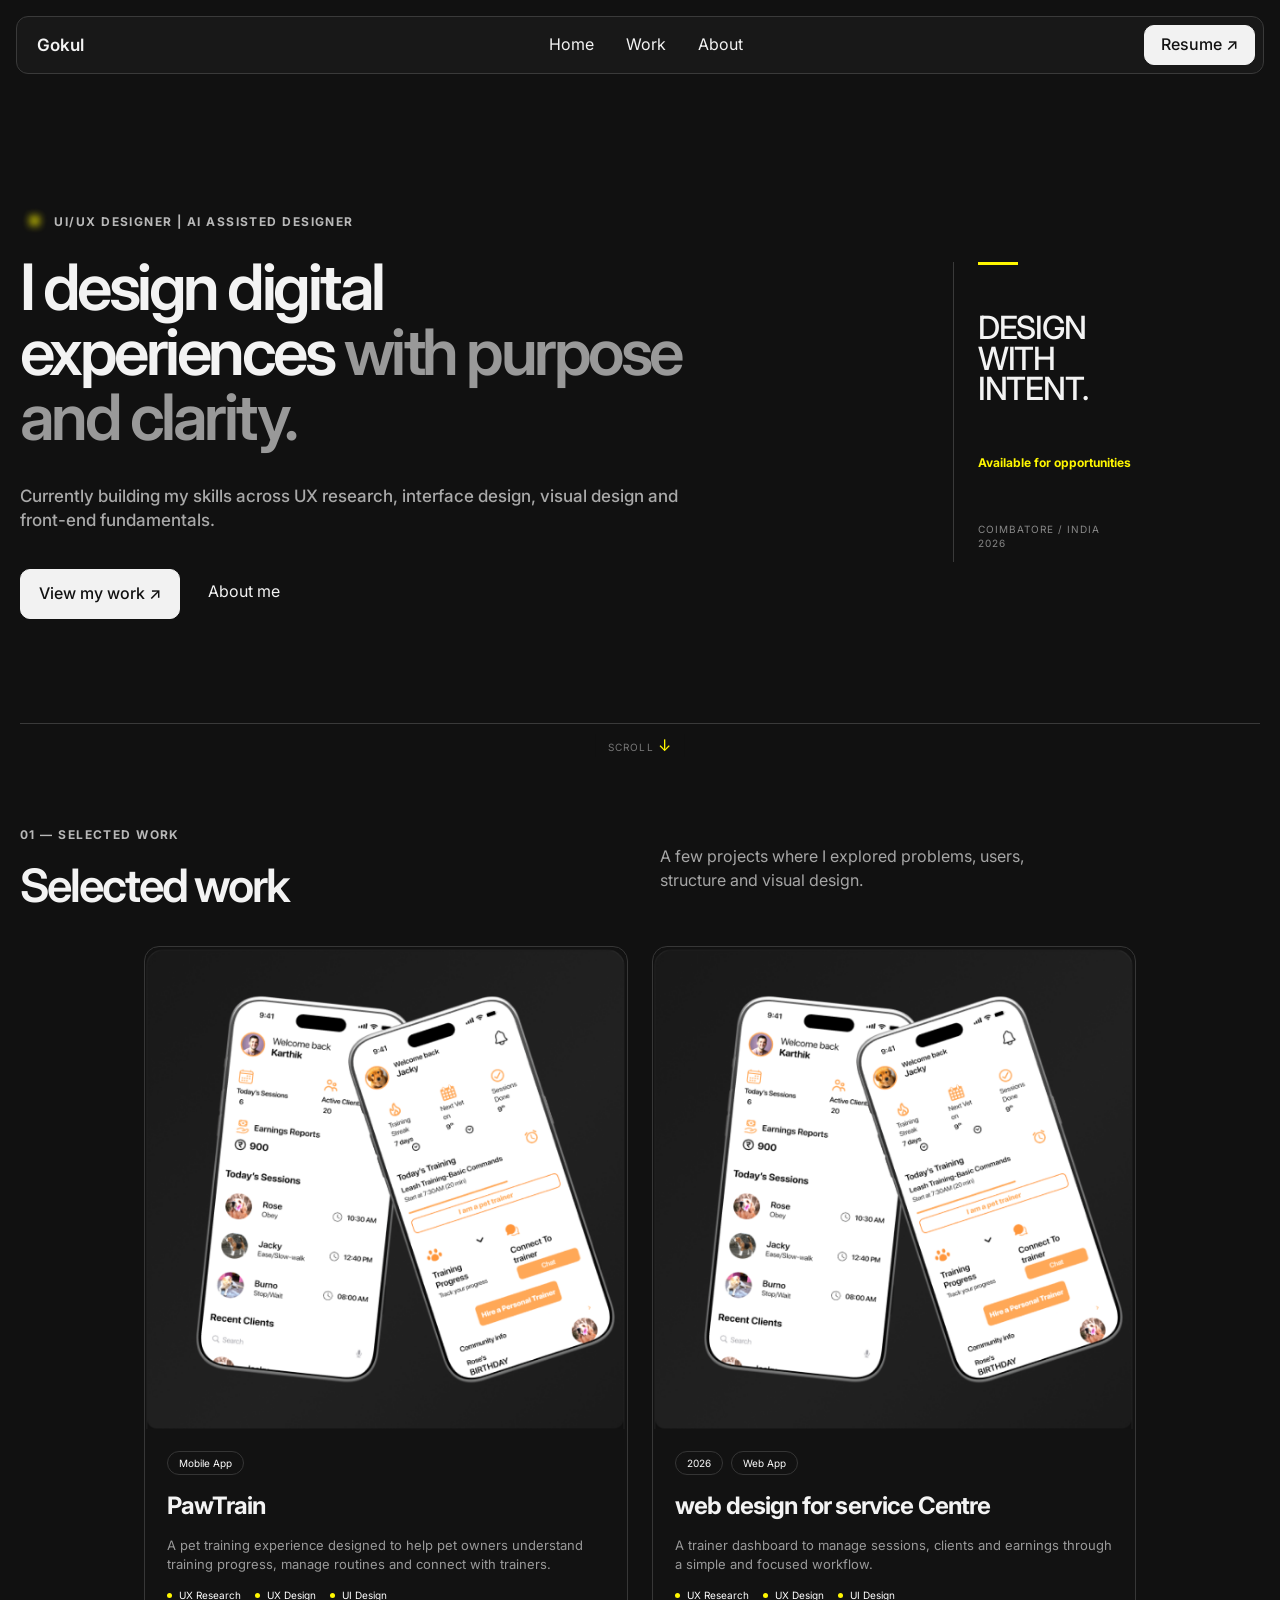
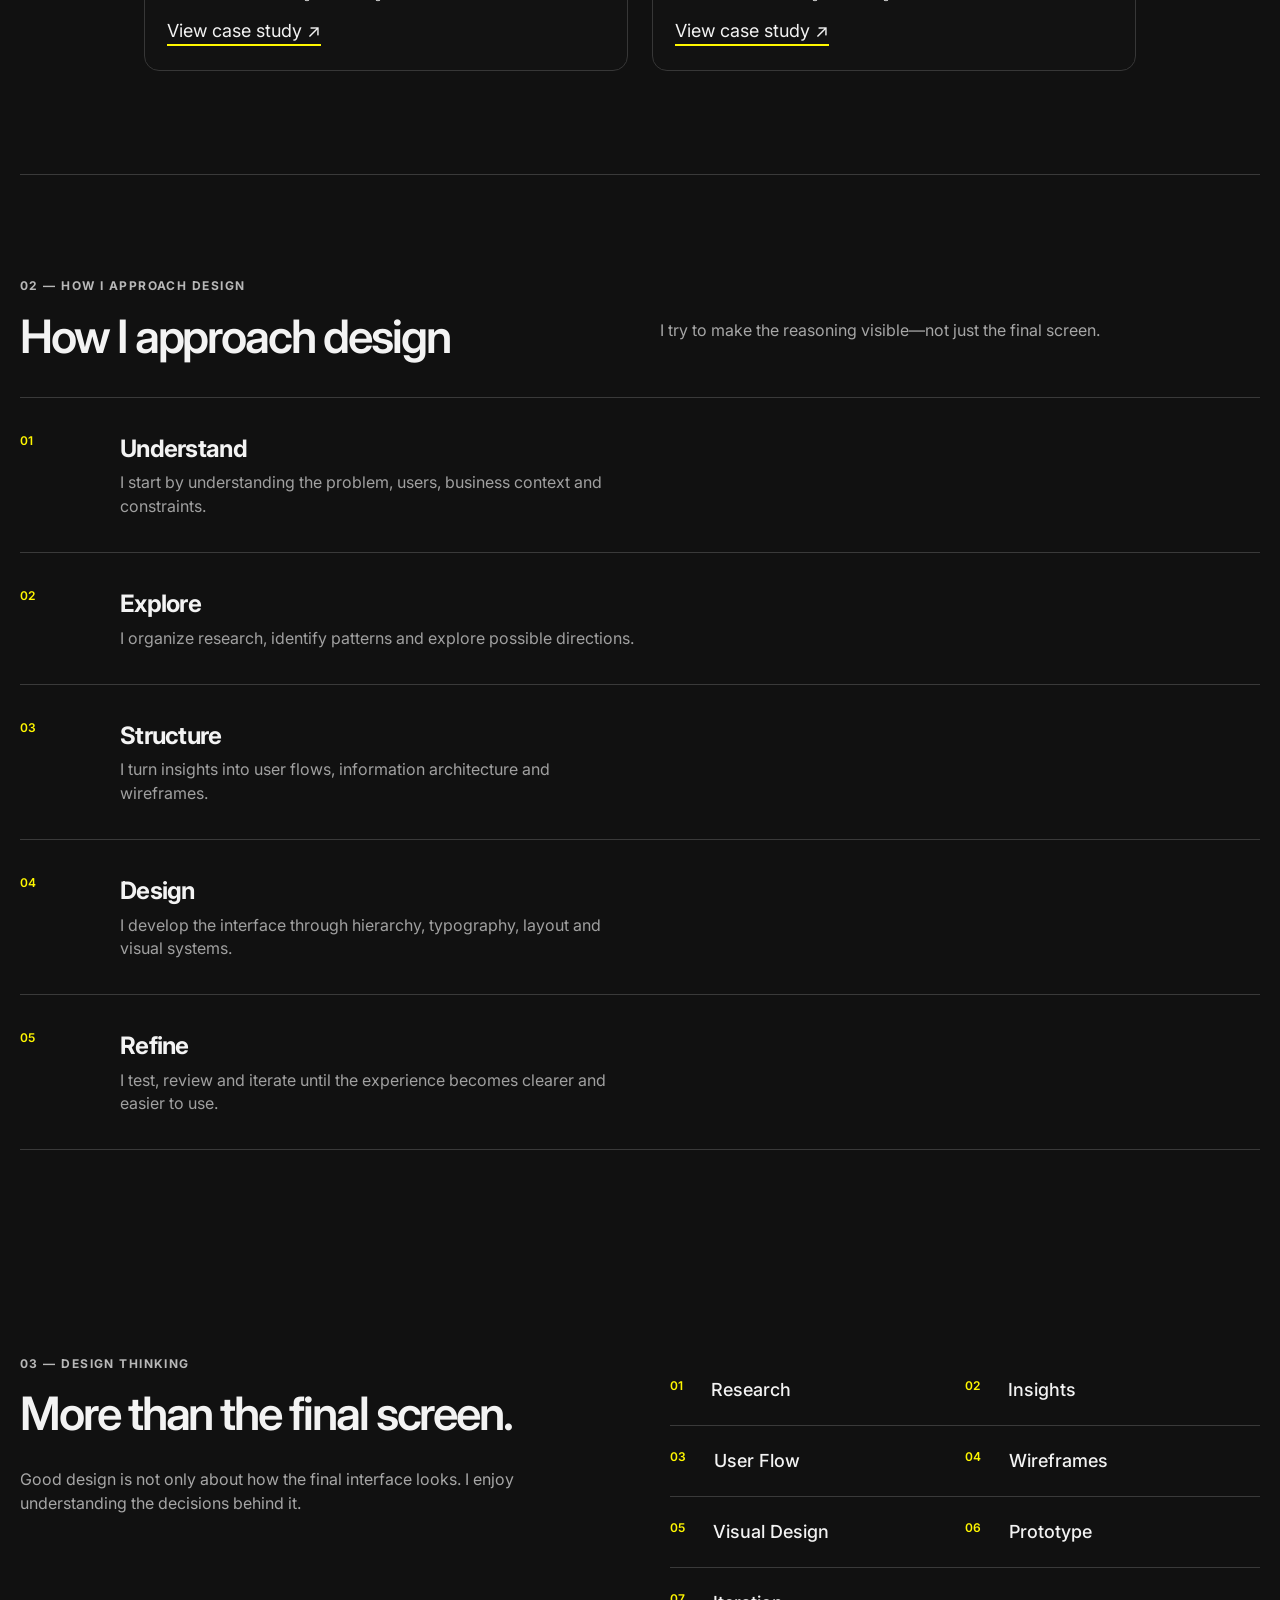
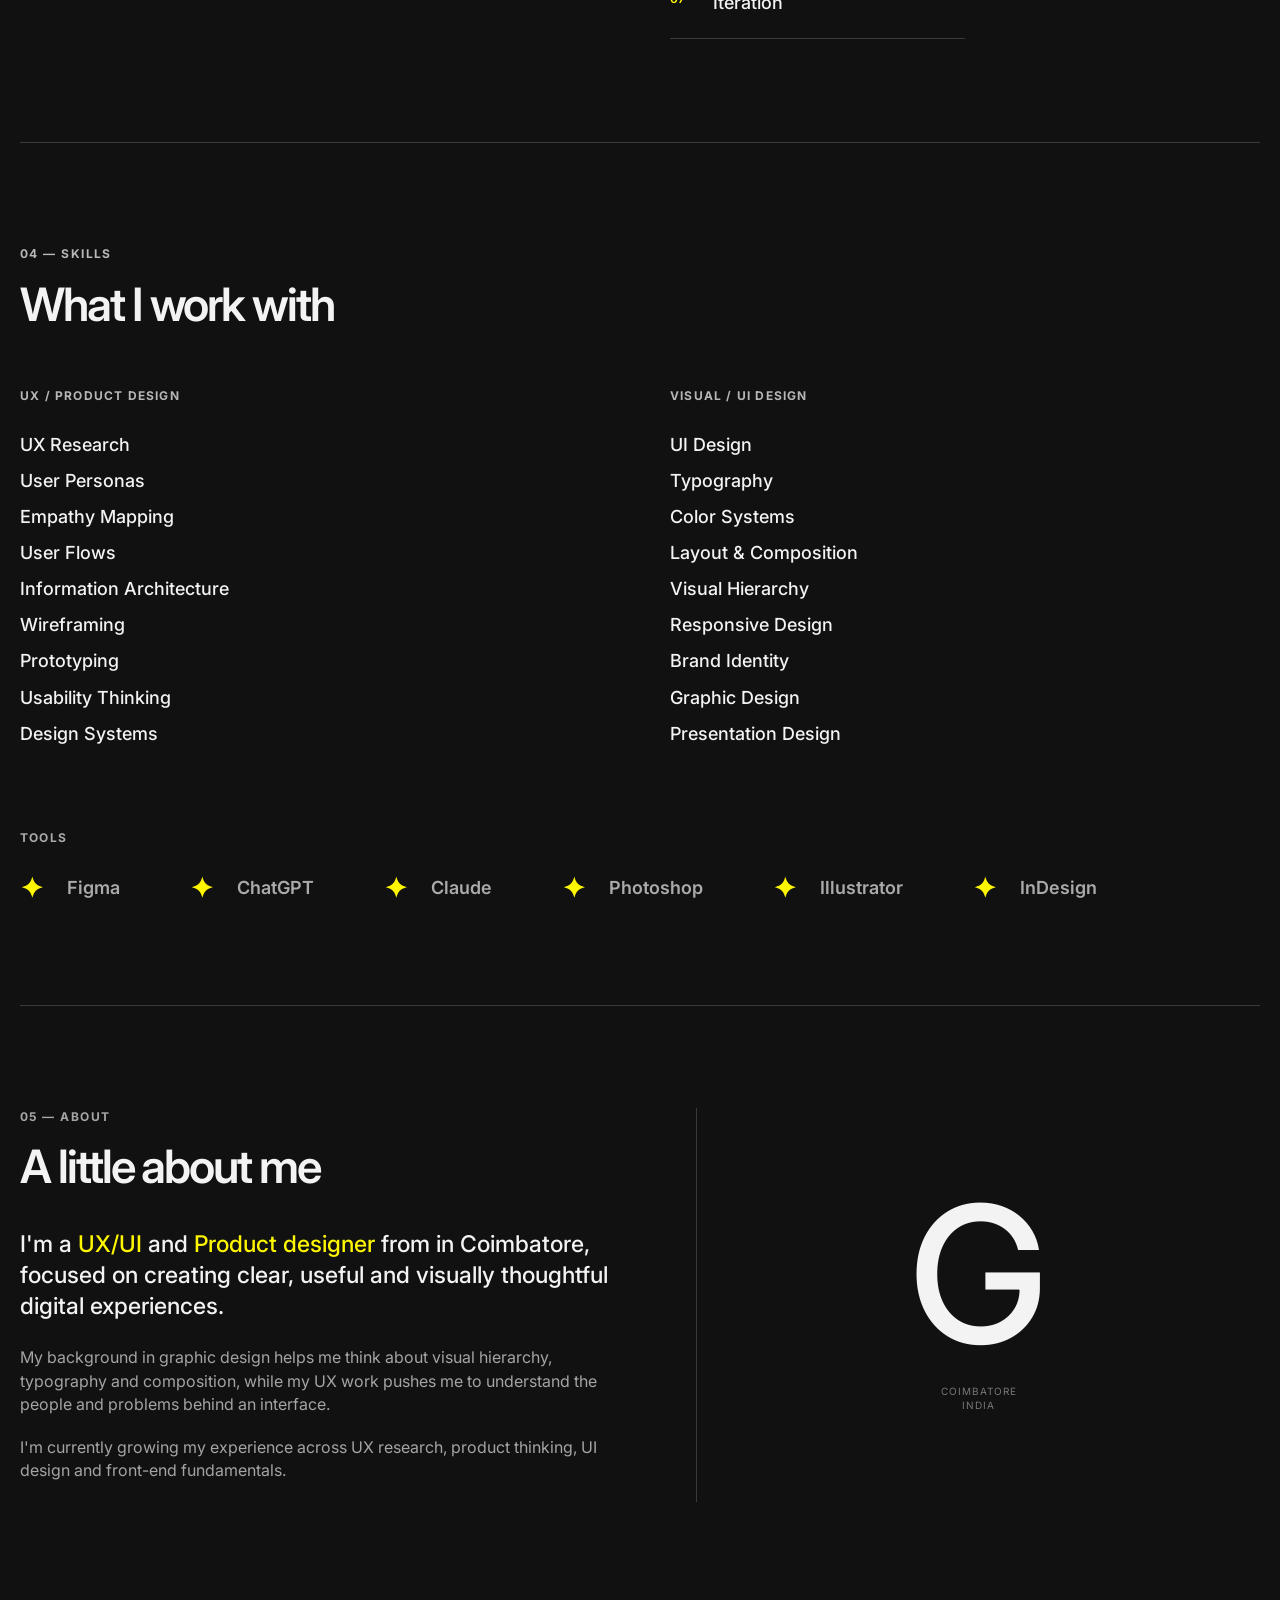
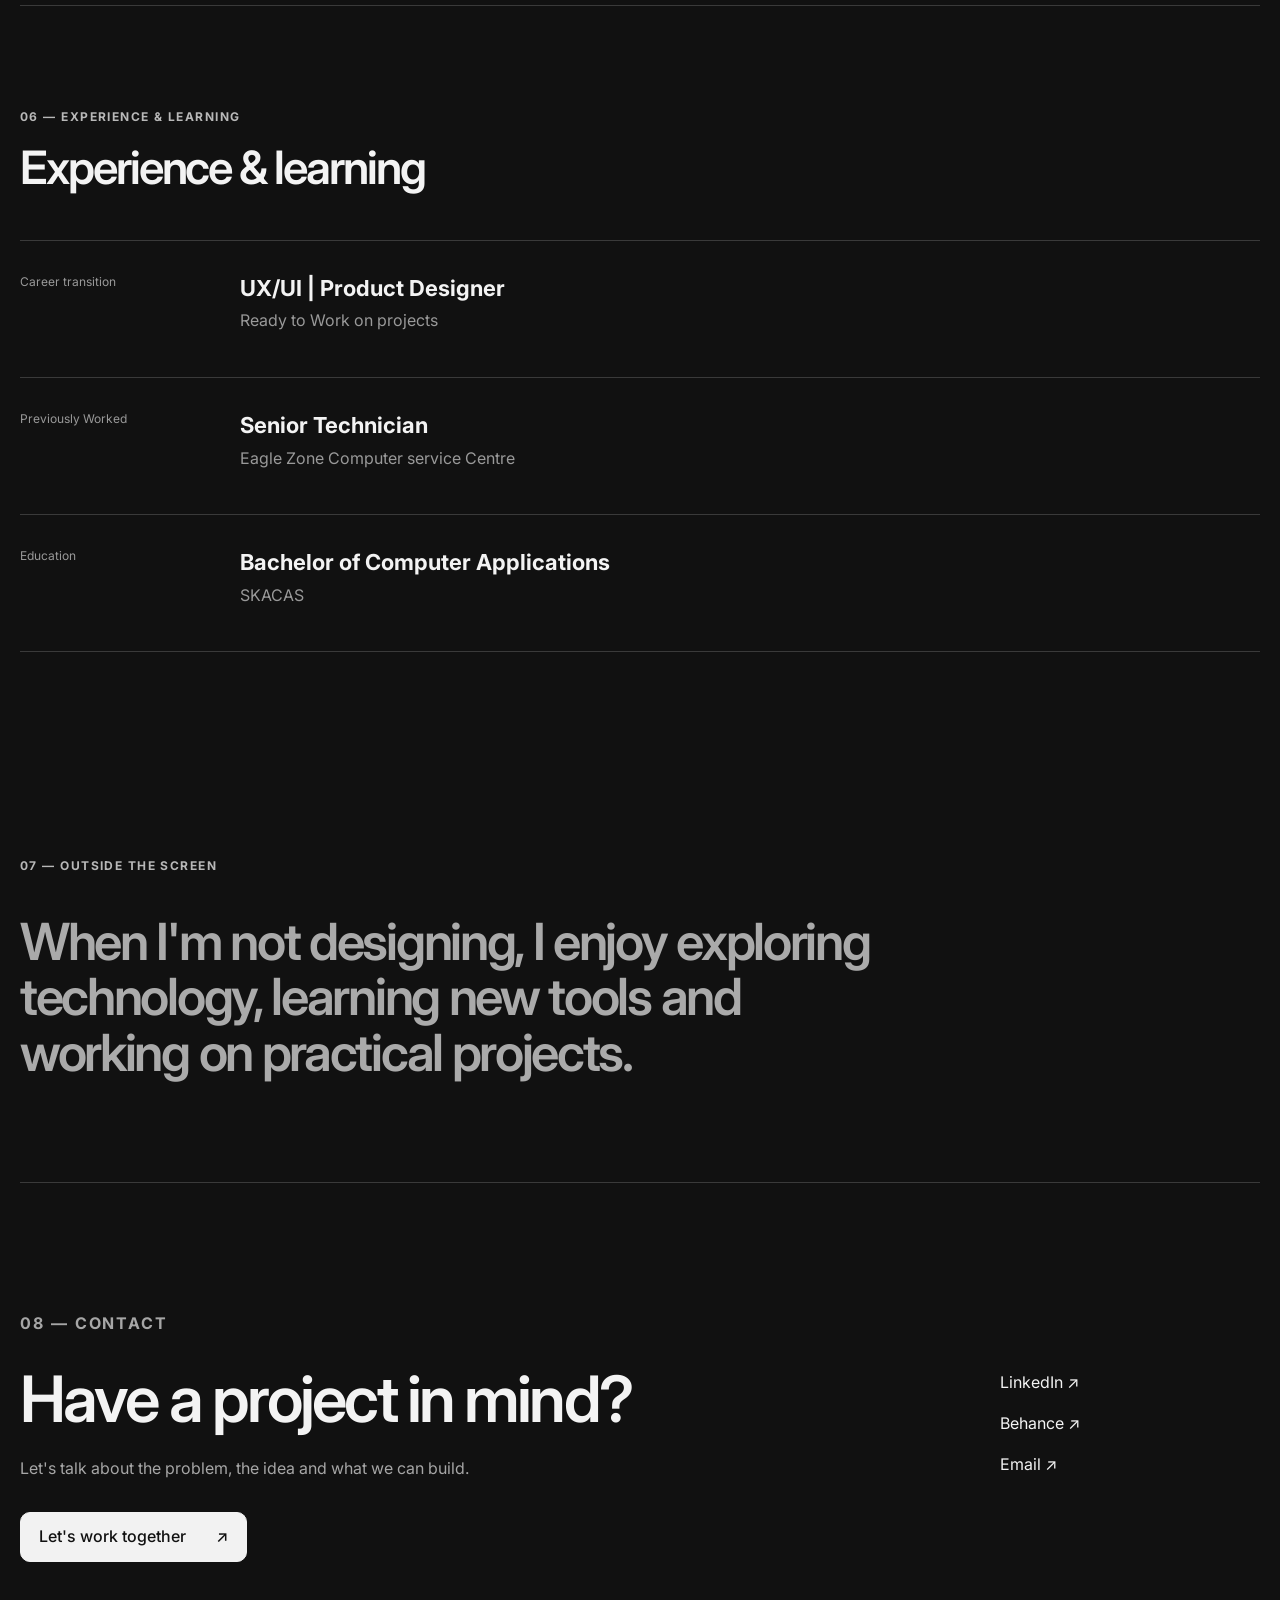
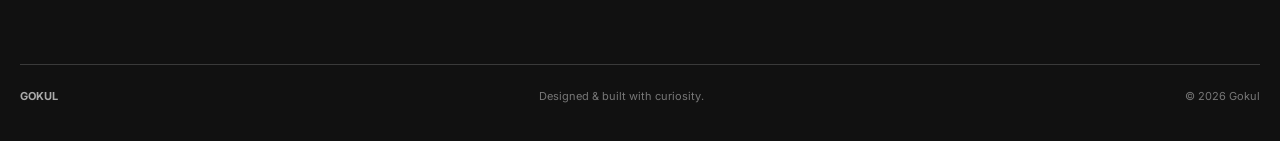
==== index.html @ 89a747de "Update case study link" ====
<!DOCTYPE html>
<html lang="en">
<head>
  <meta charset="UTF-8">
  <meta name="viewport" content="width=device-width, initial-scale=1.0">
  <meta name="description" content="Gokul — UI/UX Designer and Product Designer portfolio.">
  <title>Gokul — UI/UX Designer</title>
  <link rel="preconnect" href="https://fonts.googleapis.com">
  <link rel="preconnect" href="https://fonts.gstatic.com" crossorigin>
  <link href="https://fonts.googleapis.com/css2?family=Inter:wght@400;500;600;700&display=swap" rel="stylesheet">
  <link rel="stylesheet" href="css\style.css"">
</head>
<body>
  <header class="site-nav">
    <a class="logo" href="#top" aria-label="Gokul home">Gokul</a>
    <nav class="nav-links" aria-label="Primary navigation">
      <a href="index.html">Home</a>
      <a href="work.html">Work</a>
      <a href="about.html">About</a>
    </nav>
    <a
  class="button button-small"
  href="Resume/Gokul Resume.pdf"
  download="Gokul-Resume.pdf"
  aria-label="Download resume"
>
  Resume ↗
</a>
    <button class="menu-button" type="button" aria-label="Open menu" aria-expanded="false">
      <span></span><span></span><span></span>
    </button>
  </header>

  <main id="top">
    <section class="hero section">
      <div class="hero-main reveal">
        <p class="eyebrow">
         <img src="assets/images/Text.png" alt="" class="accent-dot">
        UI/UX DESIGNER | AI Assisted Designer</p>
        <h1>I design digital<br>experiences <span>with purpose<br>and clarity.</span></h1>
        <p class="hero-copy">Currently building my skills across UX research, interface design, visual design and front-end fundamentals.</p>
        <div class="hero-actions">
          <a class="button" href="work.html">View my work ↗</a>
          <a class="text-link" href="about.html">About me</a>
        </div>
      </div>
      <aside class="hero-side reveal">
        <span class="side-line"></span>
        <h2>DESIGN<br>WITH<br>INTENT.</h2>
        <strong>Available for opportunities</strong>
        <small>COIMBATORE / INDIA<br>2026</small>
      </aside>
      <div class="scroll-note">SCROLL <span>↓</span></div>
    </section>

    <section id="work" class="section work-section">
      <div class="section-heading reveal">
        <div>
          <p class="eyebrow">01 — SELECTED WORK</p>
          <h2>Selected work</h2>
        </div>
        <p>A few projects where I explored problems, users,<br>structure and visual design.</p>
      </div>


<div class="work-grid">
  <article class="project-card reveal">
    <div class="project-media pawtrain-media">
      <img src="assets/images/pawtrain-preview.png" alt="PawTrain mobile app screens">
    </div>
    <div class="project-body">
      <div class="tags"><span>Mobile App</span></div>
      <h3>PawTrain</h3>
      <p>A pet training experience designed to help pet owners understand training progress, manage routines and connect with trainers.</p>
      <div class="skills-line">
        <span>UX Research</span><span>UX Design</span><span>UI Design</span>
      </div>
      <a class="case-link" href="/Case study/PawTrain-Concise-Case-Study-GitHub/pawtrain-v7/index.html">View case study ↗</a>
    </div>
  </article>

  <article class="project-card reveal">
    <div class="project-media dashboard-media">
      <img src="assets/images/pawtrain-preview.png" alt="Trainer dashboard preview">
    </div>
    <div class="project-body">
      <div class="tags"><span>2026</span><span>Web App</span></div>
      <h3>web design for service Centre</h3>
      <p>A trainer dashboard to manage sessions, clients and earnings through a simple and focused workflow.</p>
      <div class="skills-line">
        <span>UX Research</span><span>UX Design</span><span>UI Design</span>
      </div>
      <a class="case-link" href="#">View case study ↗</a>
    </div>
  </article>
</div>
</section>


    <section class="section process-section">
      <div class="section-heading reveal">
        <div>
          <p class="eyebrow">02 — HOW I APPROACH DESIGN</p>
          <h2>How I approach design</h2>
        </div>
        <p>I try to make the reasoning visible—not just the final screen.</p>
      </div>

      <div class="process-list">
        <div class="process-row reveal"><span>01</span><div><h3>Understand</h3><p>I start by understanding the problem, users, business context and constraints.</p></div></div>
        <div class="process-row reveal"><span>02</span><div><h3>Explore</h3><p>I organize research, identify patterns and explore possible directions.</p></div></div>
        <div class="process-row reveal"><span>03</span><div><h3>Structure</h3><p>I turn insights into user flows, information architecture and wireframes.</p></div></div>
        <div class="process-row reveal"><span>04</span><div><h3>Design</h3><p>I develop the interface through hierarchy, typography, layout and visual systems.</p></div></div>
        <div class="process-row reveal"><span>05</span><div><h3>Refine</h3><p>I test, review and iterate until the experience becomes clearer and easier to use.</p></div></div>
      </div>
    </section>

    <section class="section thinking-section">
      <div class="thinking-copy reveal">
        <p class="eyebrow">03 — DESIGN THINKING</p>
        <h2>More than the final screen.</h2>
        <p>Good design is not only about how the final interface looks. I enjoy understanding the decisions behind it.</p>
      </div>
      <div class="thinking-list">
        <div class="thinking-item reveal"><span>01</span>Research</div>
        <div class="thinking-item reveal"><span>02</span>Insights</div>
        <div class="thinking-item reveal"><span>03</span>User Flow</div>
        <div class="thinking-item reveal"><span>04</span>Wireframes</div>
        <div class="thinking-item reveal"><span>05</span>Visual Design</div>
        <div class="thinking-item reveal"><span>06</span>Prototype</div>
        <div class="thinking-item reveal"><span>07</span>Iteration</div>
      </div>
    </section>

    <section class="section skills-section">
      <div class="section-title reveal">
        <p class="eyebrow">04 — SKILLS</p>
        <h2>What I work with</h2>
      </div>
      <div class="skills-columns">
        <div class="skill-group reveal">
          <h3>UX / PRODUCT DESIGN</h3>
          <ul>
            <li>UX Research</li><li>User Personas</li><li>Empathy Mapping</li><li>User Flows</li>
            <li>Information Architecture</li><li>Wireframing</li><li>Prototyping</li><li>Usability Thinking</li><li>Design Systems</li>
          </ul>
        </div>
        <div class="skill-group reveal">
          <h3>VISUAL / UI DESIGN</h3>
          <ul>
            <li>UI Design</li><li>Typography</li><li>Color Systems</li><li>Layout &amp; Composition</li>
            <li>Visual Hierarchy</li><li>Responsive Design</li><li>Brand Identity</li><li>Graphic Design</li><li>Presentation Design</li>
          </ul>
        </div>
      </div>
      <div class="tools reveal">
  <h3>TOOLS</h3>

  <div class="ticker">
    <div class="ticker-track">

      <div class="ticker-item">
        <span class="ticker-star">✦</span>
        Figma
      </div>

            <div class="ticker-item">
        <span class="ticker-star">✦</span>
        ChatGPT
      </div>

            <div class="ticker-item">
        <span class="ticker-star">✦</span>
        Claude 
      </div>

      <div class="ticker-item">
        <span class="ticker-star">✦</span>
        Photoshop
      </div>

      <div class="ticker-item">
        <span class="ticker-star">✦</span>
        Illustrator
      </div>

      <div class="ticker-item">
        <span class="ticker-star">✦</span>
        InDesign
      </div>
    </div>
  </div>
</div>
    </section>

    <section id="about" class="section about-section">
      <div class="about-copy reveal">
        <p class="eyebrow">05 — ABOUT</p>
        <h2>A little about me</h2>
        <p class="about-lead">I'm a <mark>UX/UI</mark> and <mark>Product designer</mark> from in Coimbatore, focused on creating clear, useful and visually thoughtful digital experiences.</p>
        <p>My background in graphic design helps me think about visual hierarchy, typography and composition, while my UX work pushes me to understand the people and problems behind an interface.</p>
        <p>I'm currently growing my experience across UX research, product thinking, UI design and front-end fundamentals.</p>
      </div>
      <div class="about-mark reveal">
        <strong>G</strong>
        <small>COIMBATORE<br>INDIA</small>
      </div>
    </section>

    <section class="section experience-section">
      <div class="section-title reveal">
        <p class="eyebrow">06 — EXPERIENCE &amp; LEARNING</p>
        <h2>Experience &amp; learning</h2>
      </div>
      <div class="experience-list">
        <div class="experience-row reveal">
          <span>Career transition</span>
          <div><h3>UX/UI | Product Designer</h3><p>Ready to Work on projects</p></div>
        </div>
        <div class="experience-row reveal">
          <span>Previously Worked</span>
          <div><h3>Senior Technician</h3><p>Eagle Zone Computer service Centre</p></div>
        </div>
        <div class="experience-row reveal">
          <span>Education</span>
          <div><h3>Bachelor of Computer Applications</h3><p>SKACAS</p></div>
        </div>
      </div>
    </section>

    <section class="section outside-section">
      <p class="eyebrow reveal">07 — OUTSIDE THE SCREEN</p>
      <h2 class="reveal">When I'm not designing, I enjoy exploring technology, learning new tools and working on practical projects.</h2>
    </section>

    <section id="contact" class="section contact-section">
      <div class="contact-main reveal">
        <p class="eyebrow">08 — CONTACT</p>
        <h2>Have a project in mind?</h2>
        <p>Let's talk about the problem, the idea and what we can build.</p>
        <a class="button" href="mailto:gokulb020@gmail.com">Let's work together <span>↗</span></a>
      </div>
      <div class="contact-links reveal">
        <a href="https://www.linkedin.com/in/gokuluiux/" target="_blank" rel="noopener">LinkedIn ↗</a>
        <a href="https://www.behance.net/gokuluiux" target="_blank" rel="noopener">Behance ↗</a>
        <a href="mailto:gokulb020@gmail.com">Email ↗</a>
      </div>
    </section>
  </main>

  <footer class="footer">
    <strong>GOKUL</strong>
    <span>Designed &amp; built with curiosity.</span>
    <span>© 2026 Gokul</span>
  </footer>

  <script src="js/main.js"></script>
</body>
</html>
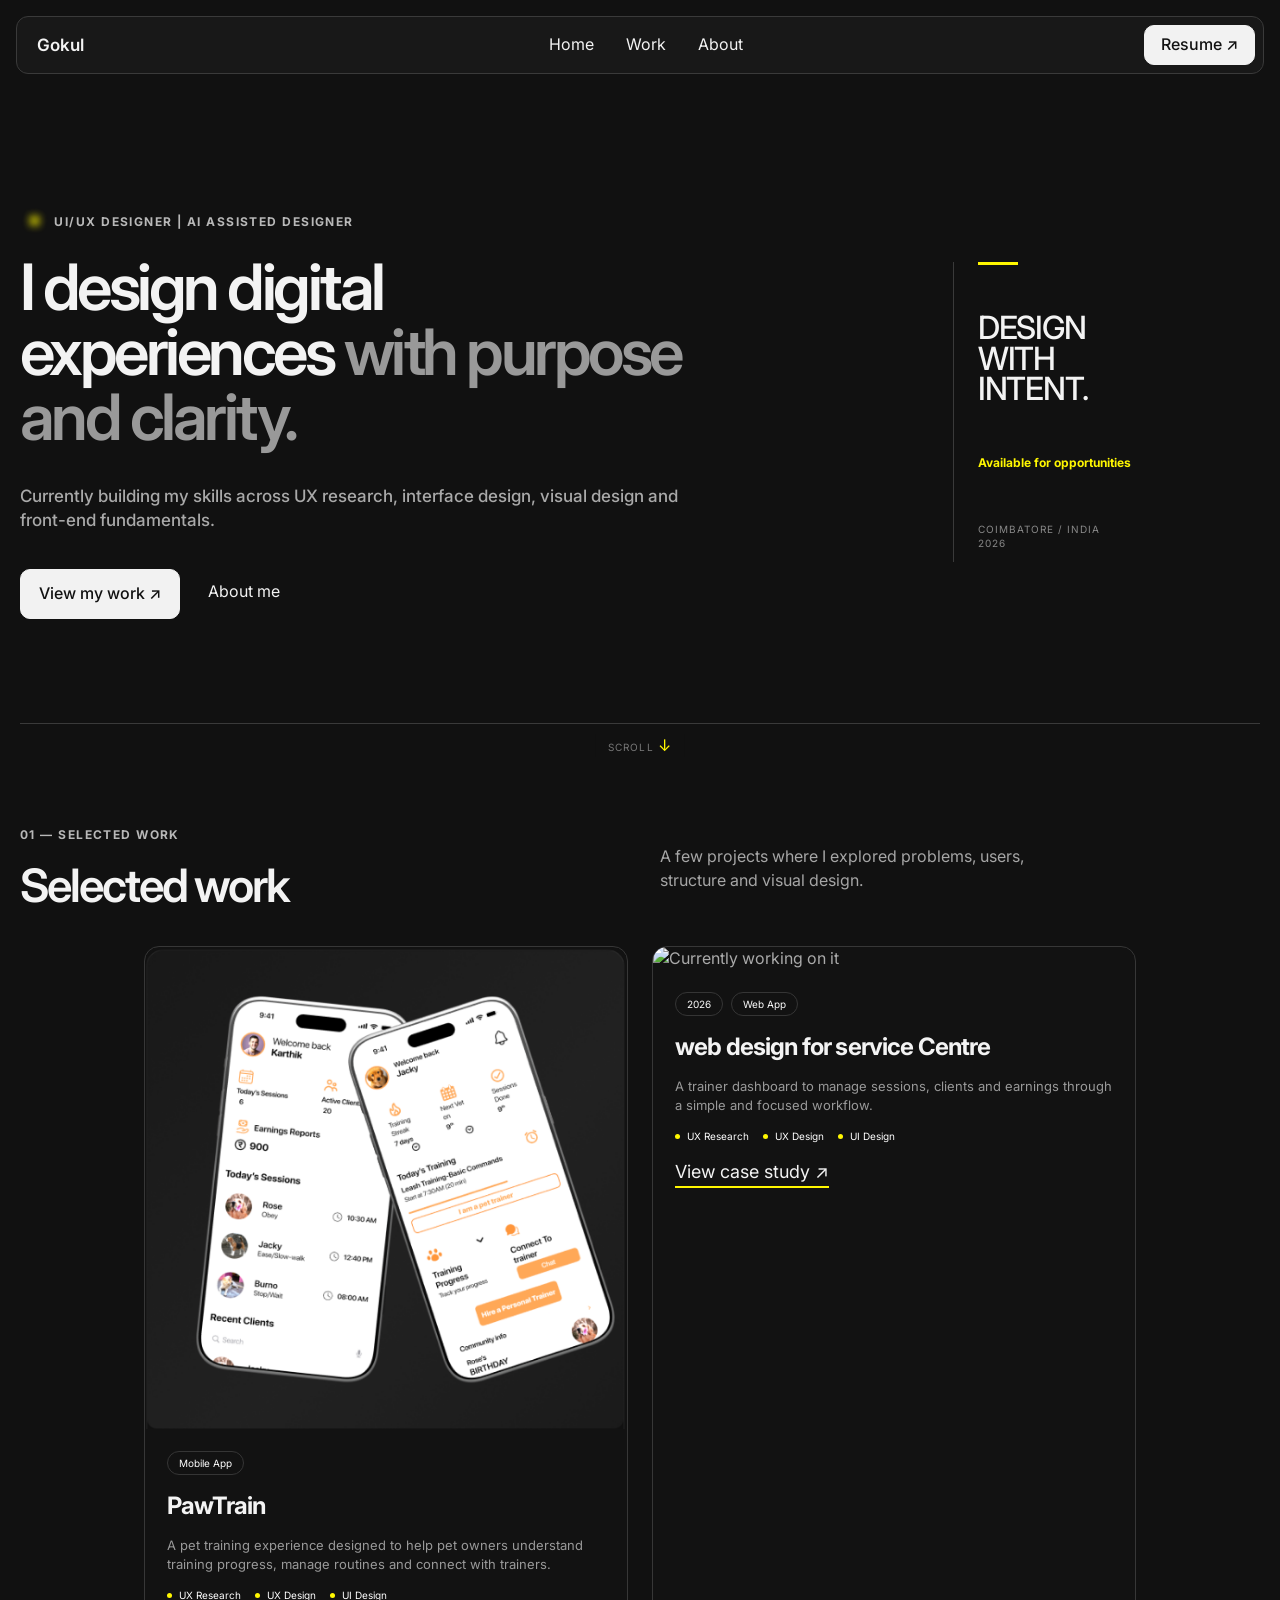
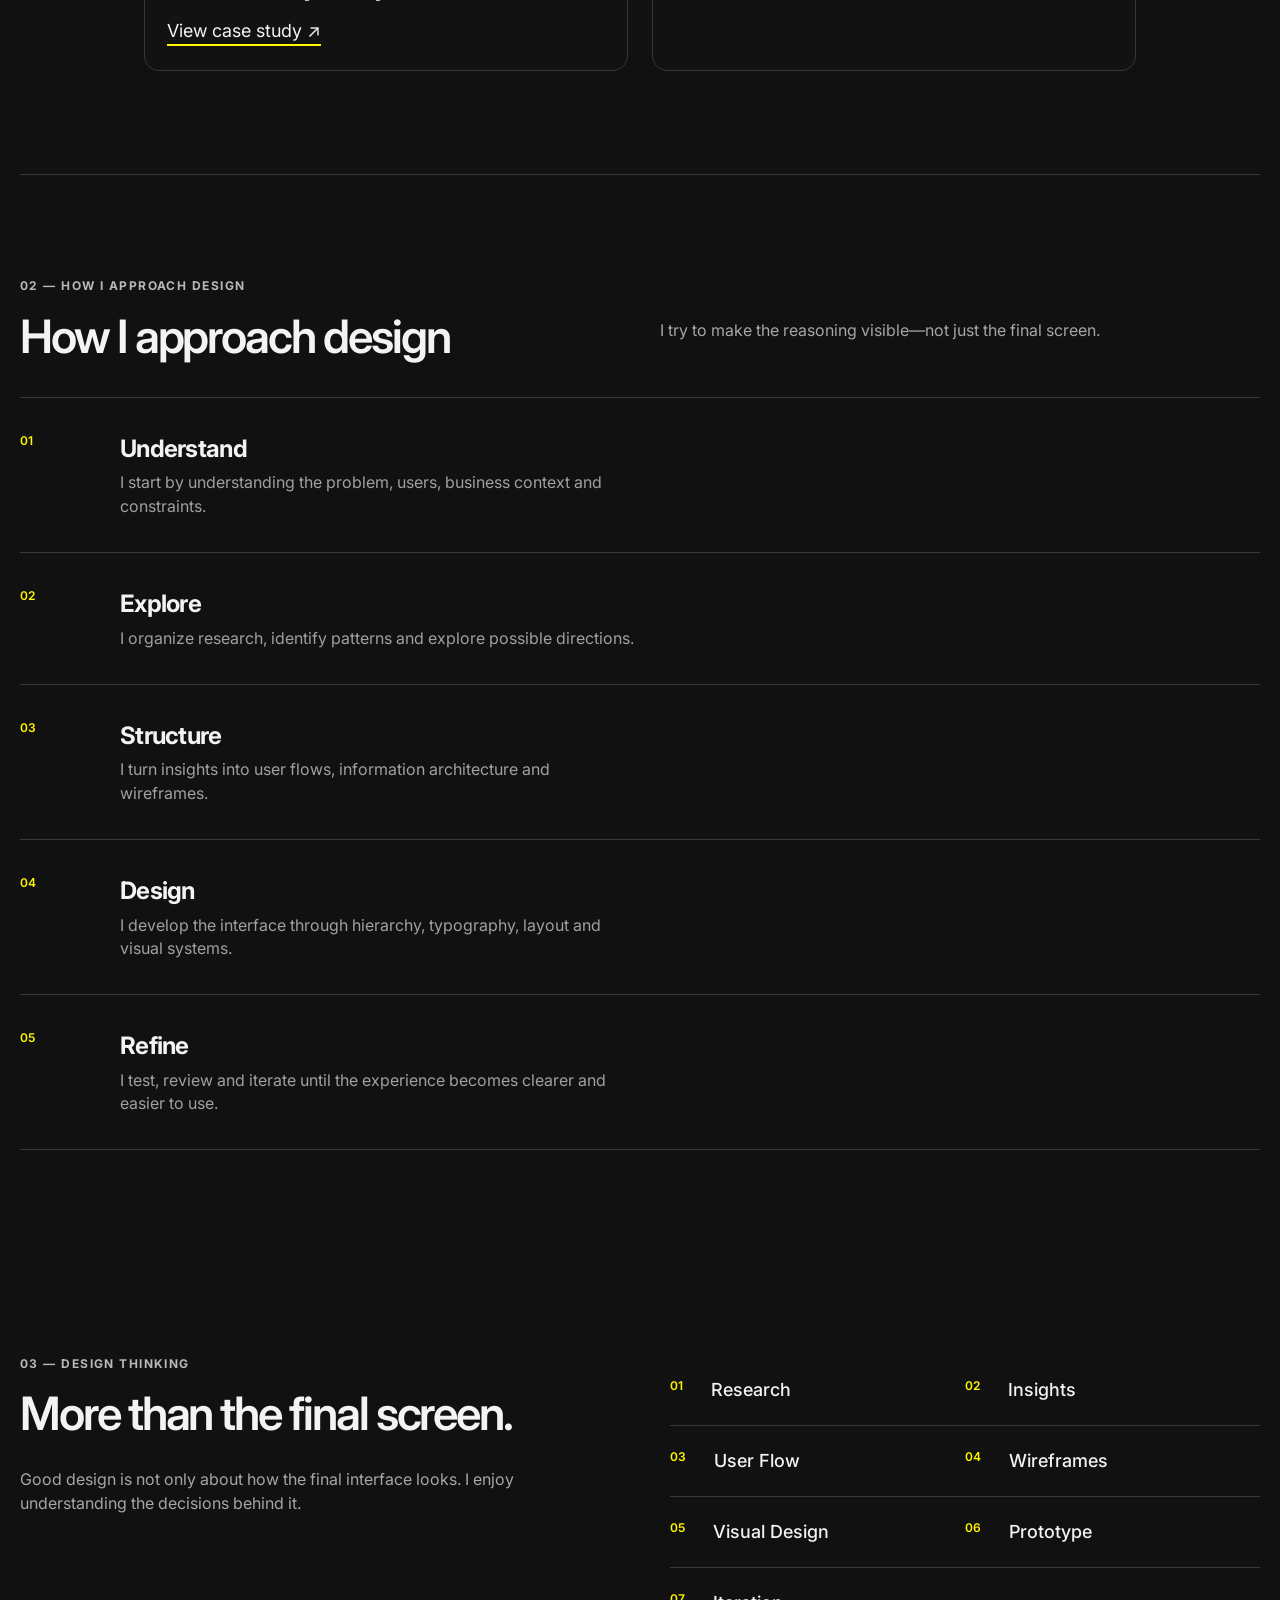
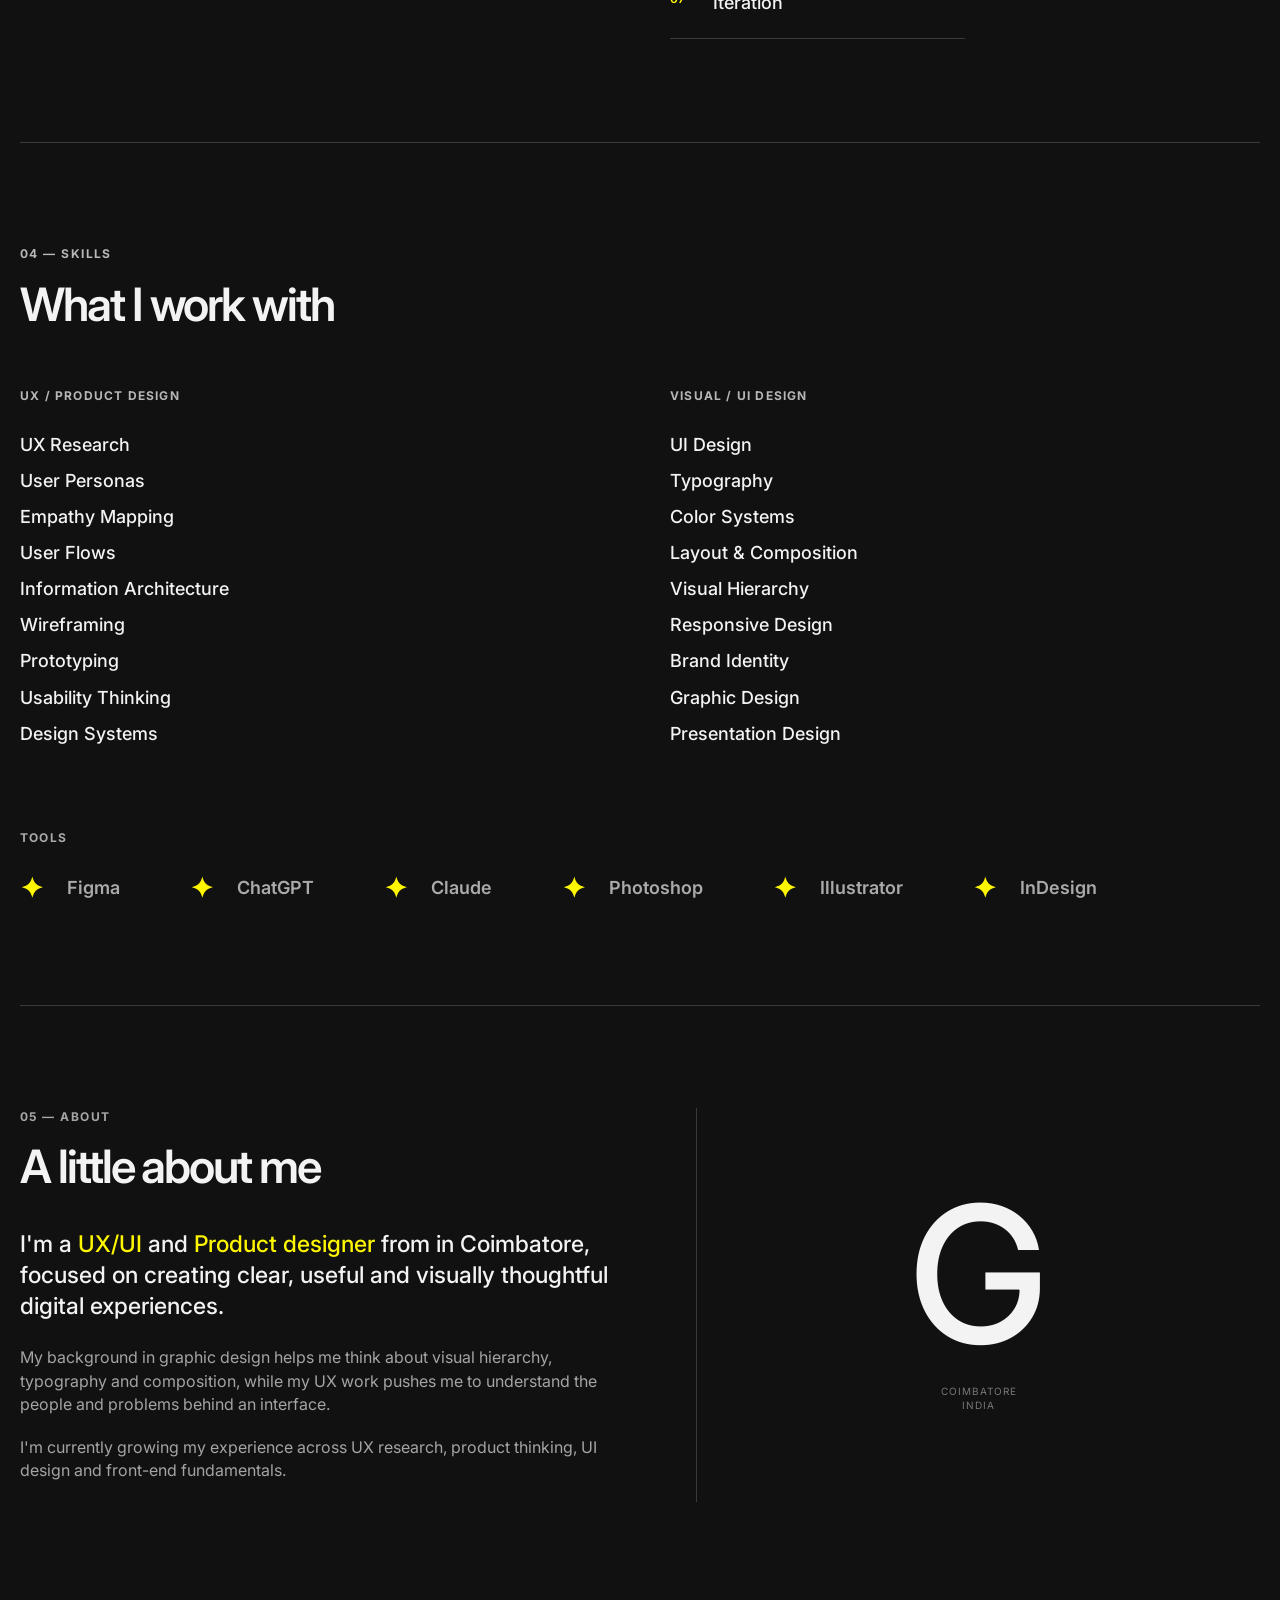
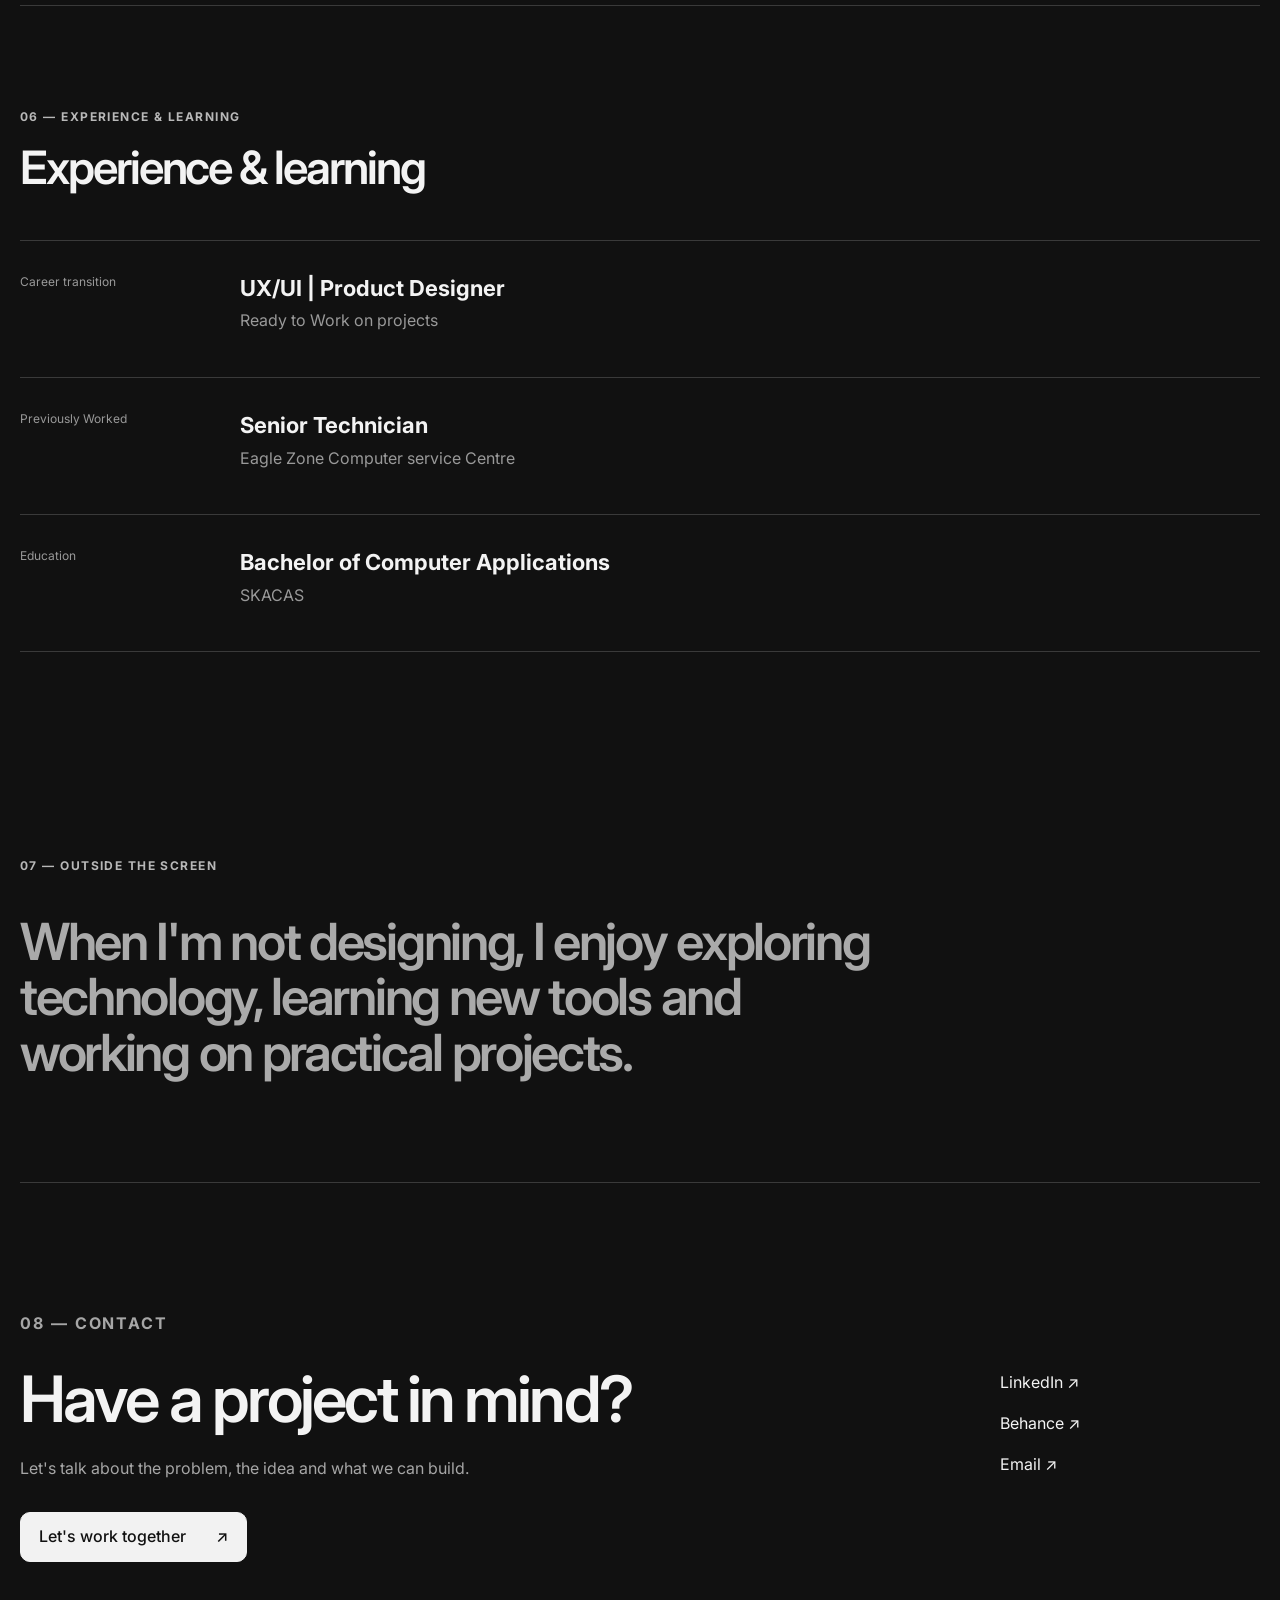
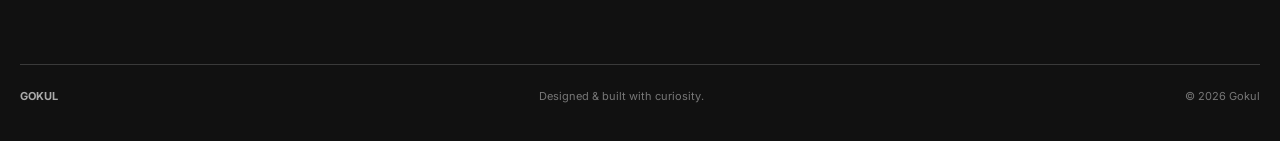
==== commit 367ccde4: "final checks and updated" ====
--- a/index.html
+++ b/index.html
@@ -8,7 +8,7 @@
   <link rel="preconnect" href="https://fonts.googleapis.com">
   <link rel="preconnect" href="https://fonts.gstatic.com" crossorigin>
   <link href="https://fonts.googleapis.com/css2?family=Inter:wght@400;500;600;700&display=swap" rel="stylesheet">
-  <link rel="stylesheet" href="css\style.css"">
+  <link rel="stylesheet" href="css\style.css">
 </head>
 <body>
   <header class="site-nav">
@@ -75,13 +75,13 @@
       <div class="skills-line">
         <span>UX Research</span><span>UX Design</span><span>UI Design</span>
       </div>
-      <a class="case-link" href="/Case study/PawTrain-Concise-Case-Study-GitHub/pawtrain-v7/index.html">View case study ↗</a>
+      <a class="case-link" href="Case%20study/PawTrain-Concise-Case-Study-GitHub/pawtrain-v7/index.html">View case study ↗</a>
     </div>
   </article>
 
   <article class="project-card reveal">
     <div class="project-media dashboard-media">
-      <img src="assets/images/pawtrain-preview.png" alt="Trainer dashboard preview">
+      <img src="#" alt="Currently working on it">
     </div>
     <div class="project-body">
       <div class="tags"><span>2026</span><span>Web App</span></div>
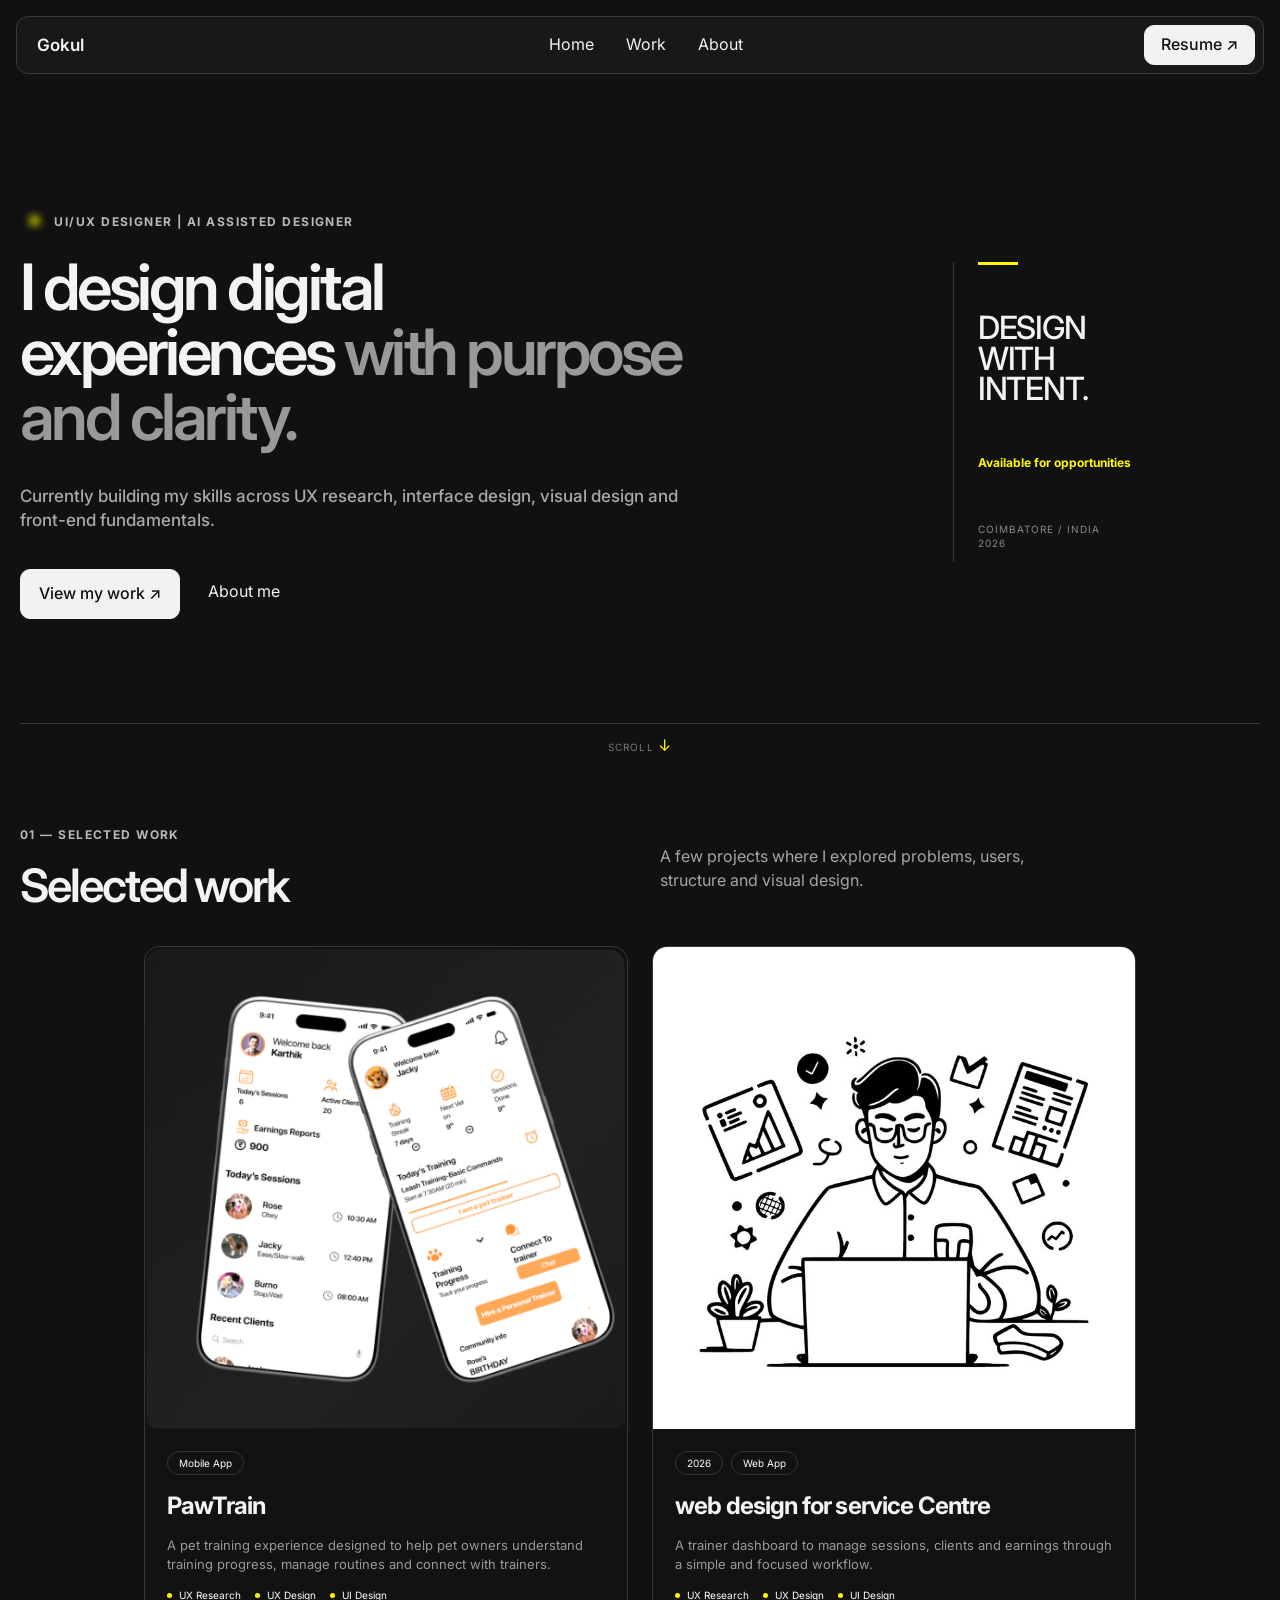
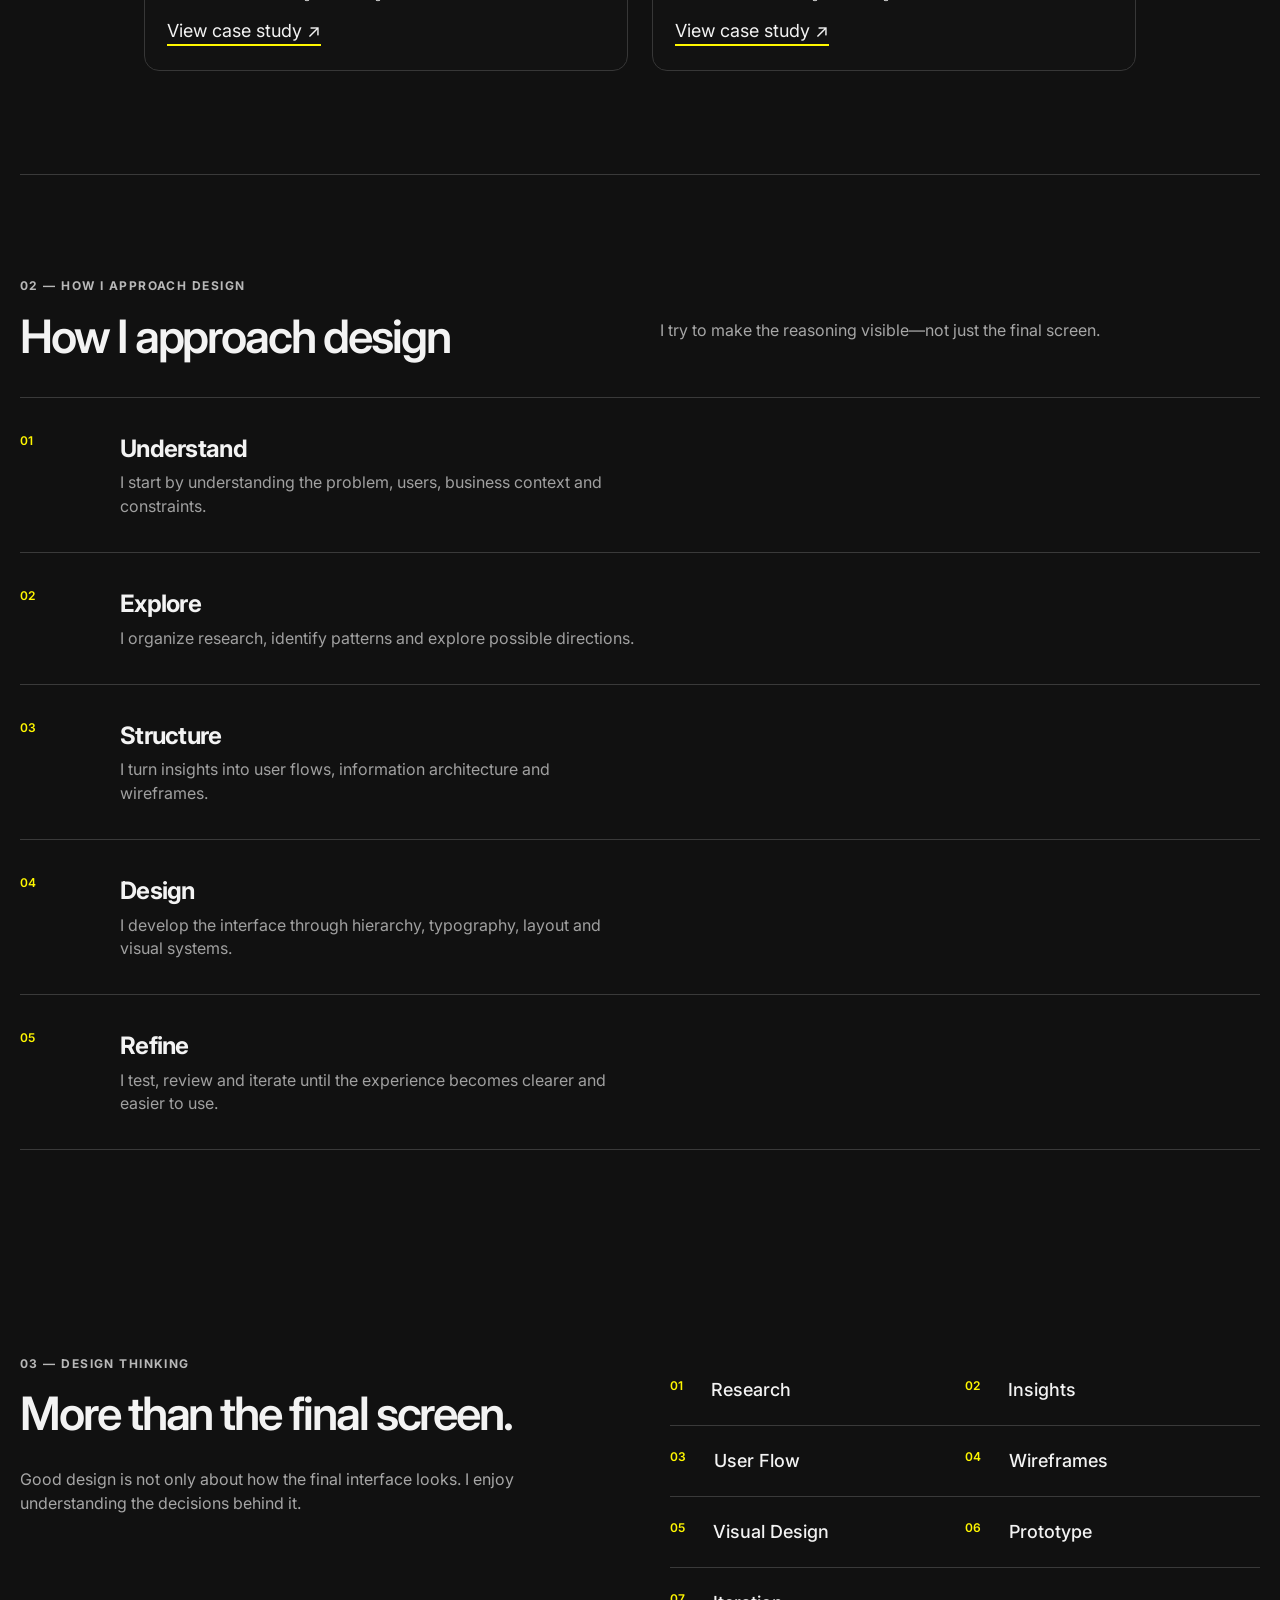
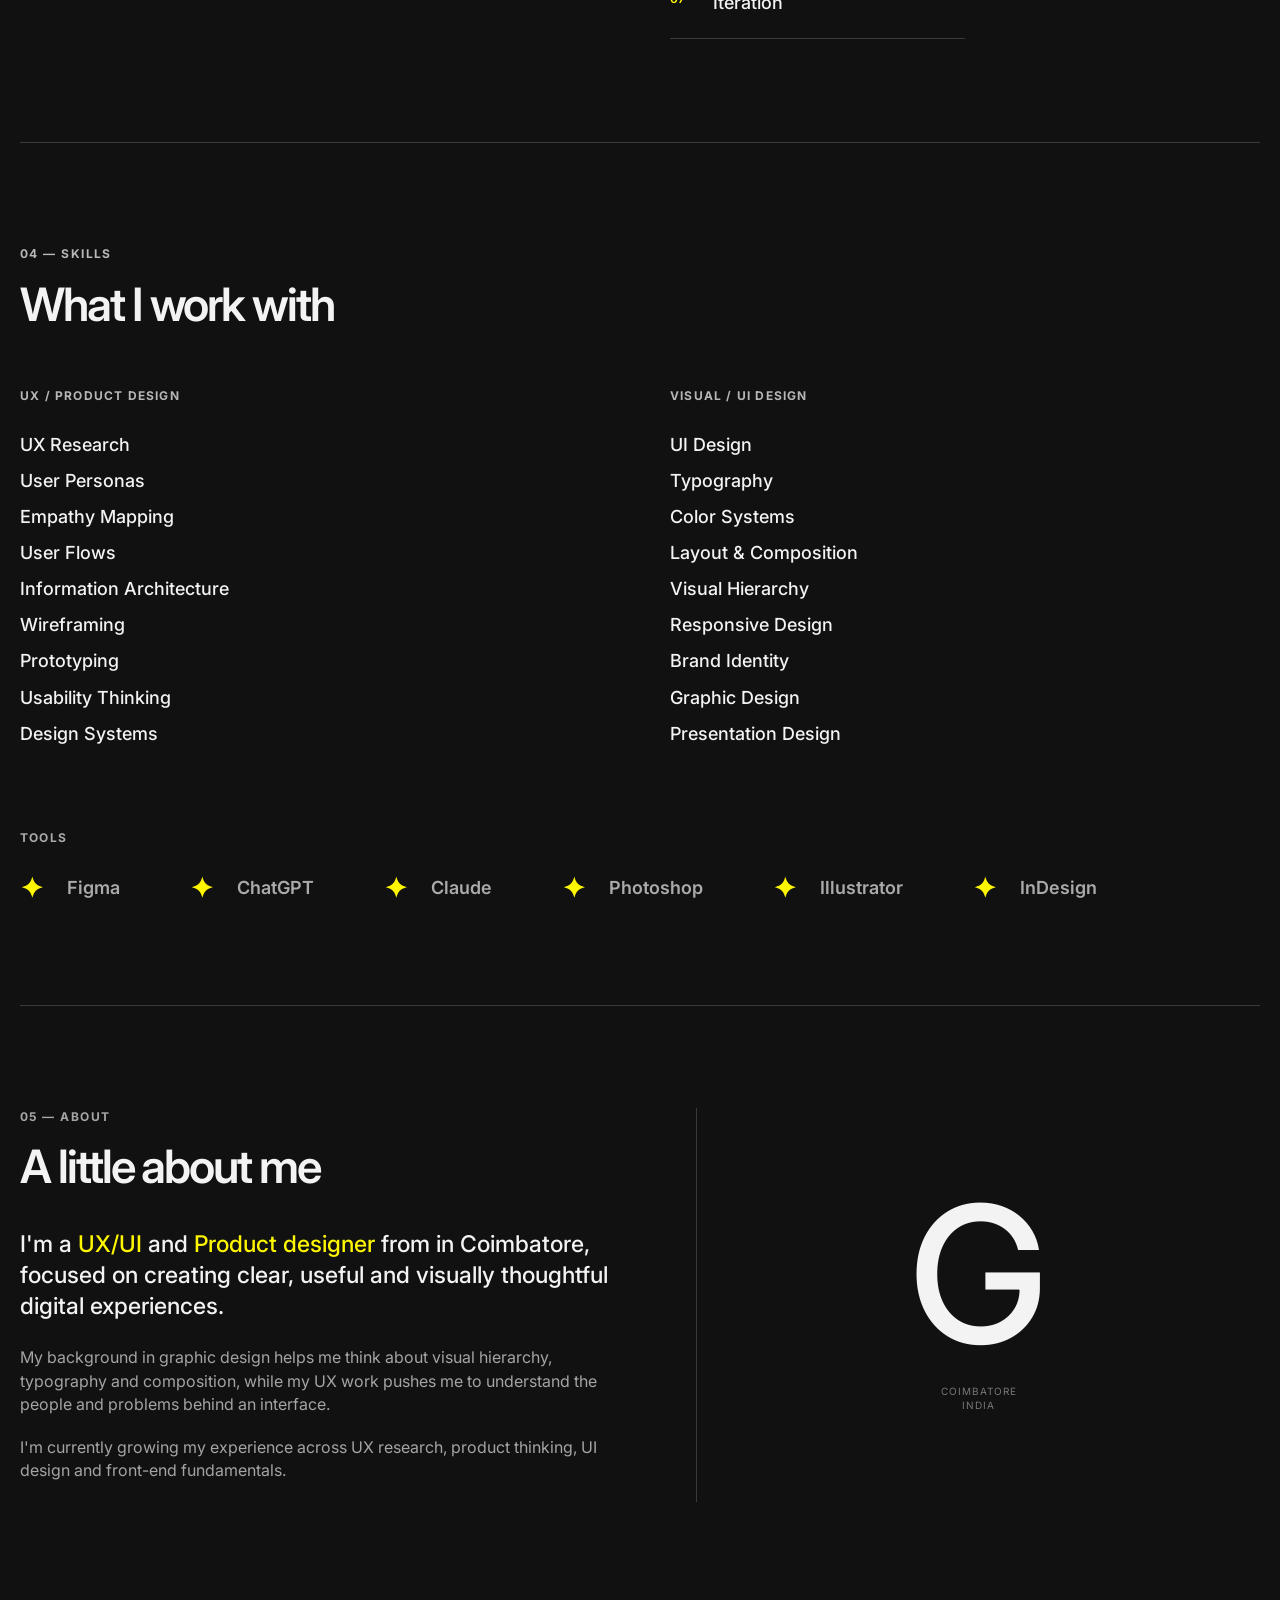
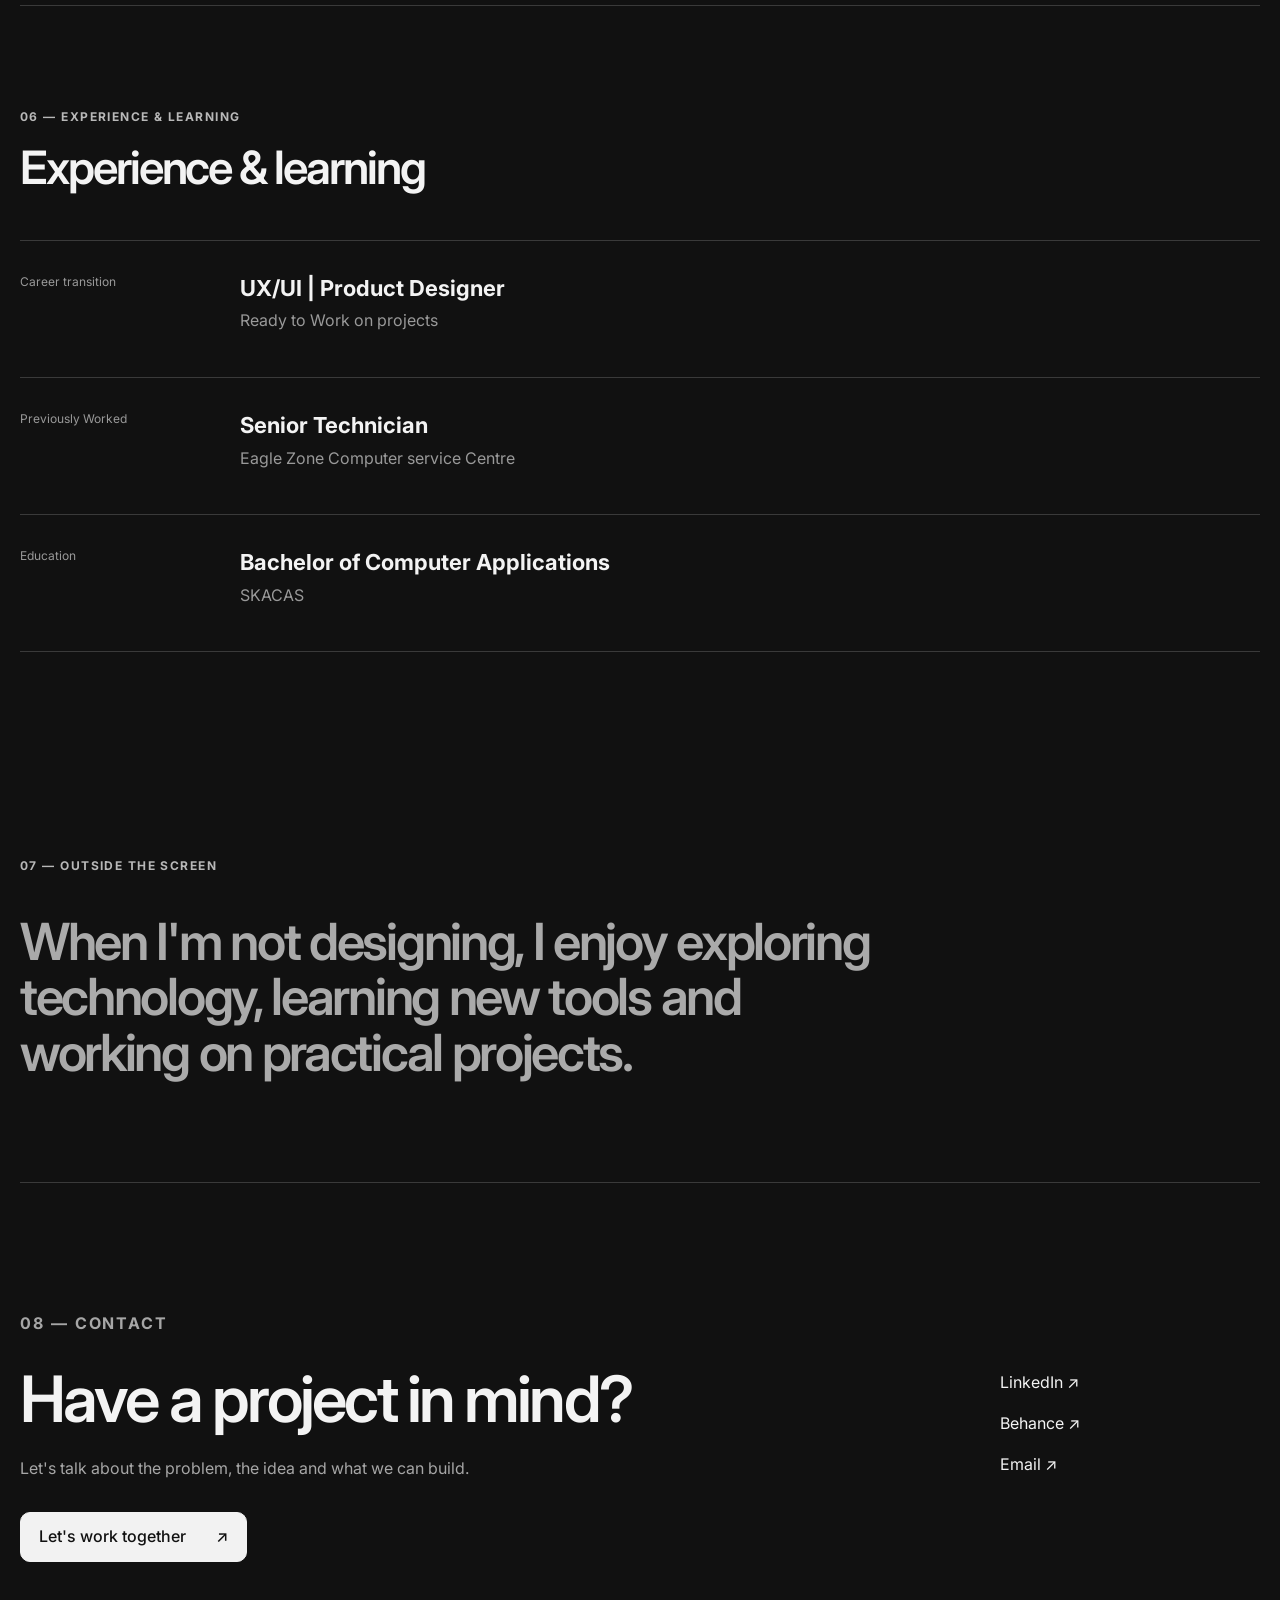
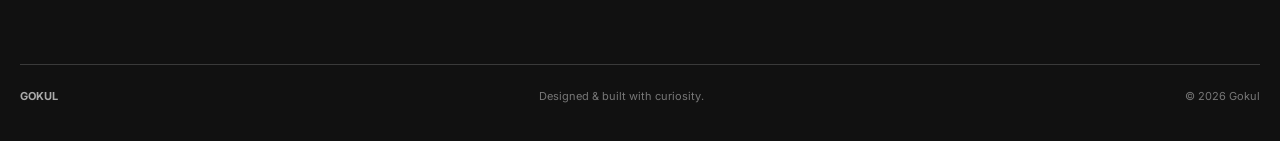
==== commit fb47899f: "up thumnail" ====
--- a/index.html
+++ b/index.html
@@ -81,7 +81,7 @@
 
   <article class="project-card reveal">
     <div class="project-media dashboard-media">
-      <img src="#" alt="Currently working on it">
+      <img src="/assets/images/temp_thumnail.jpg" alt="Currently working on it">
     </div>
     <div class="project-body">
       <div class="tags"><span>2026</span><span>Web App</span></div>
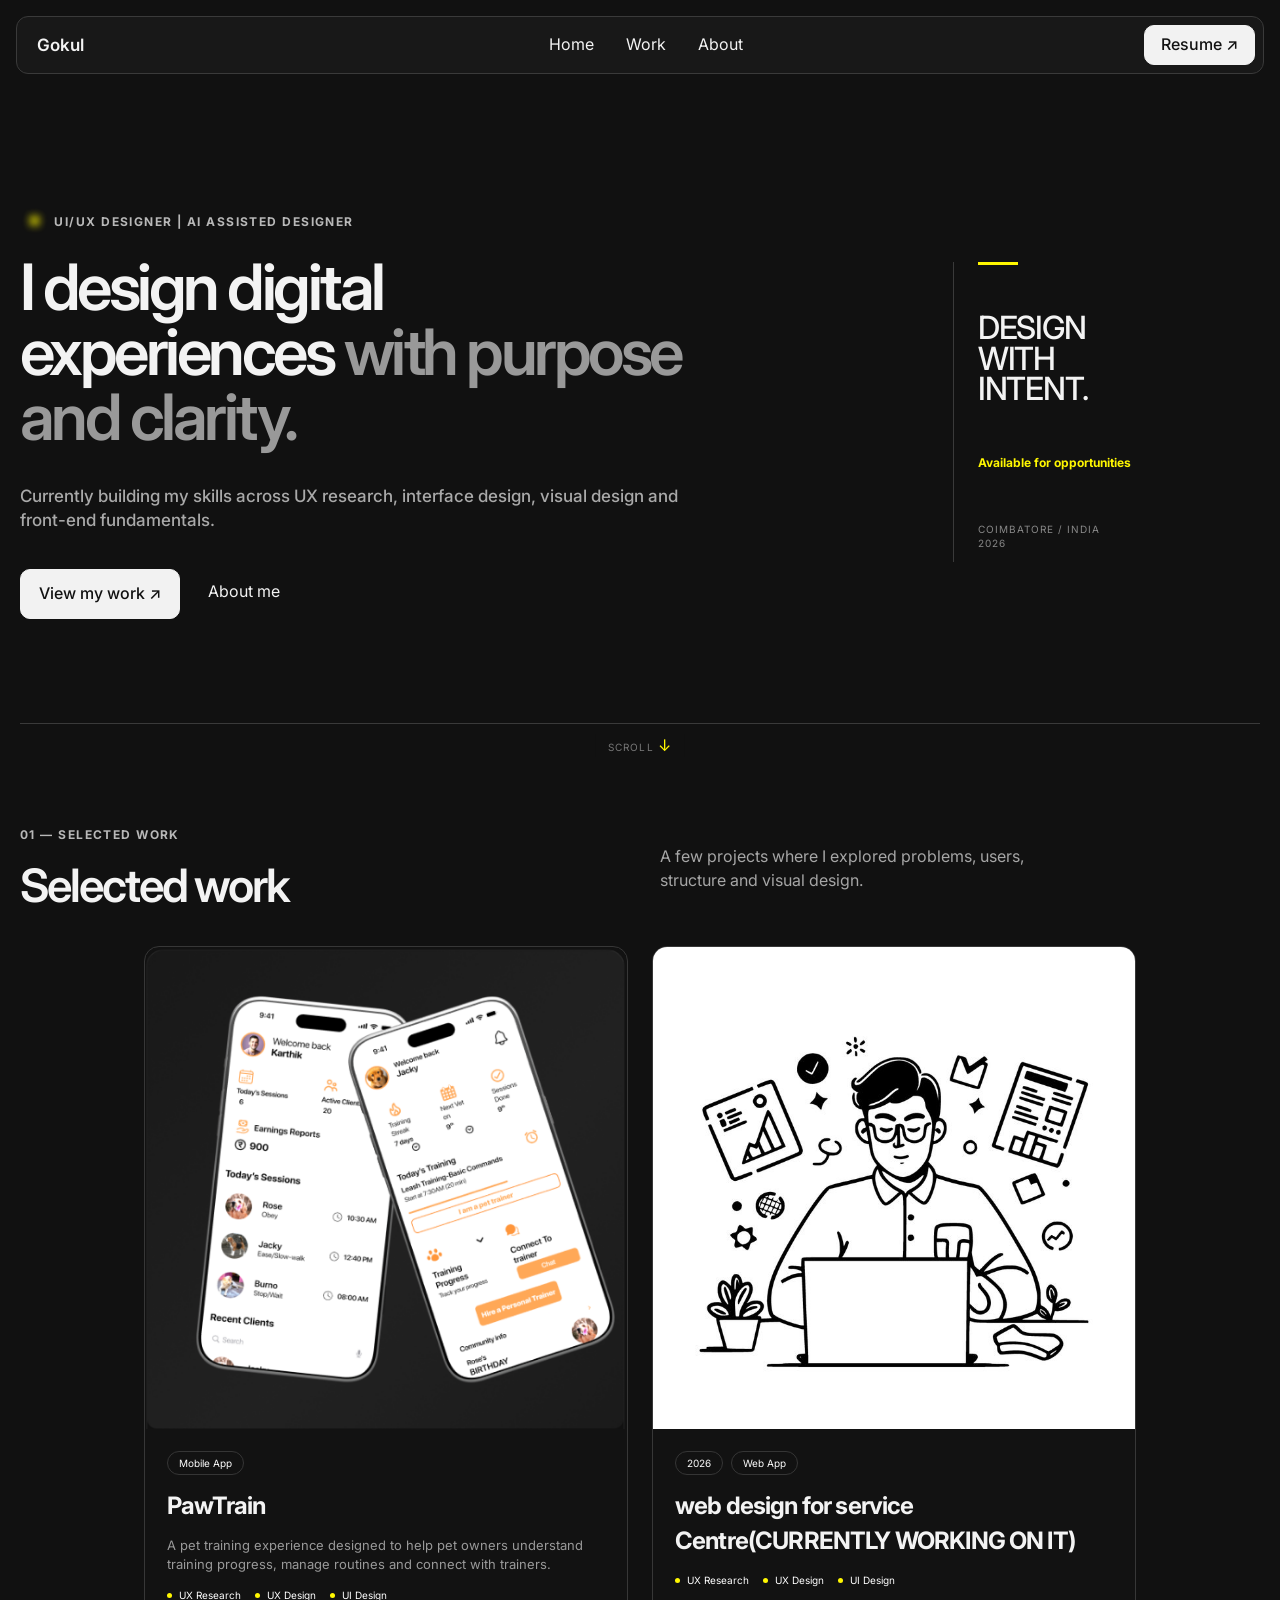
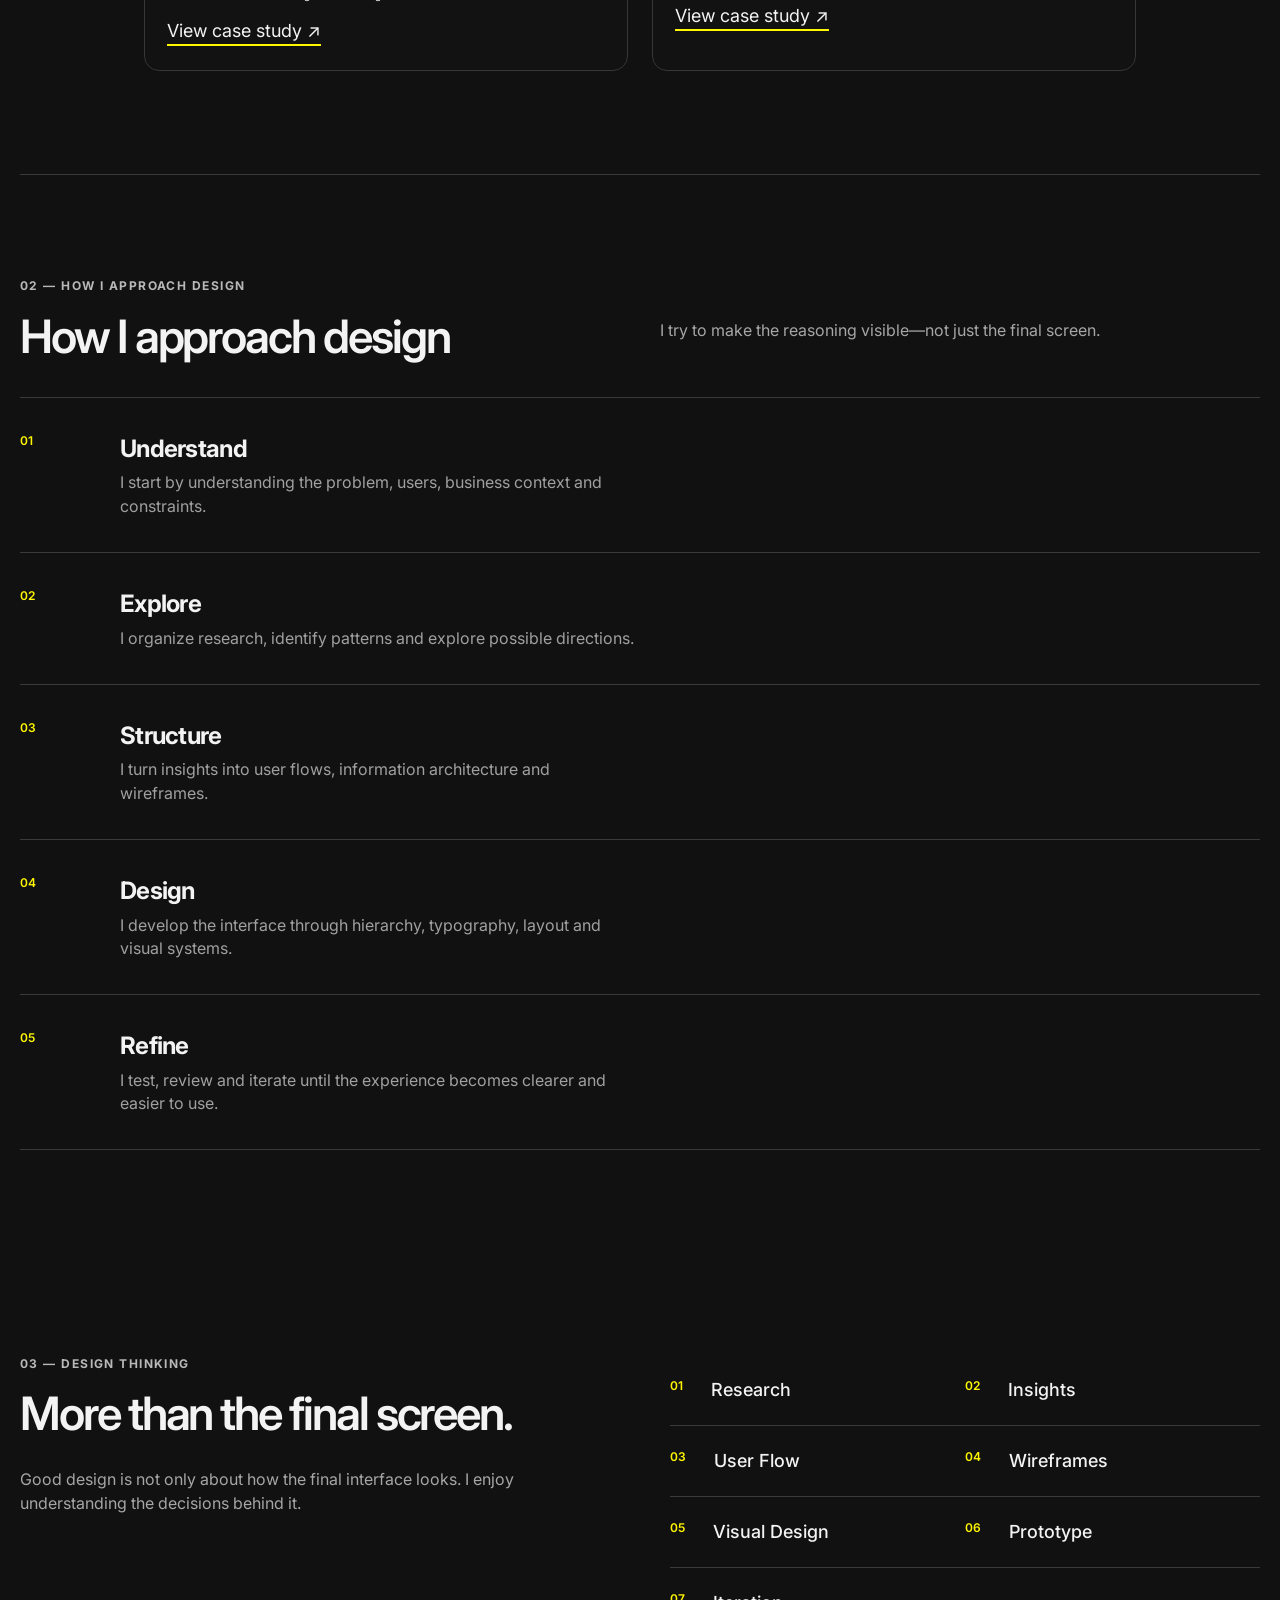
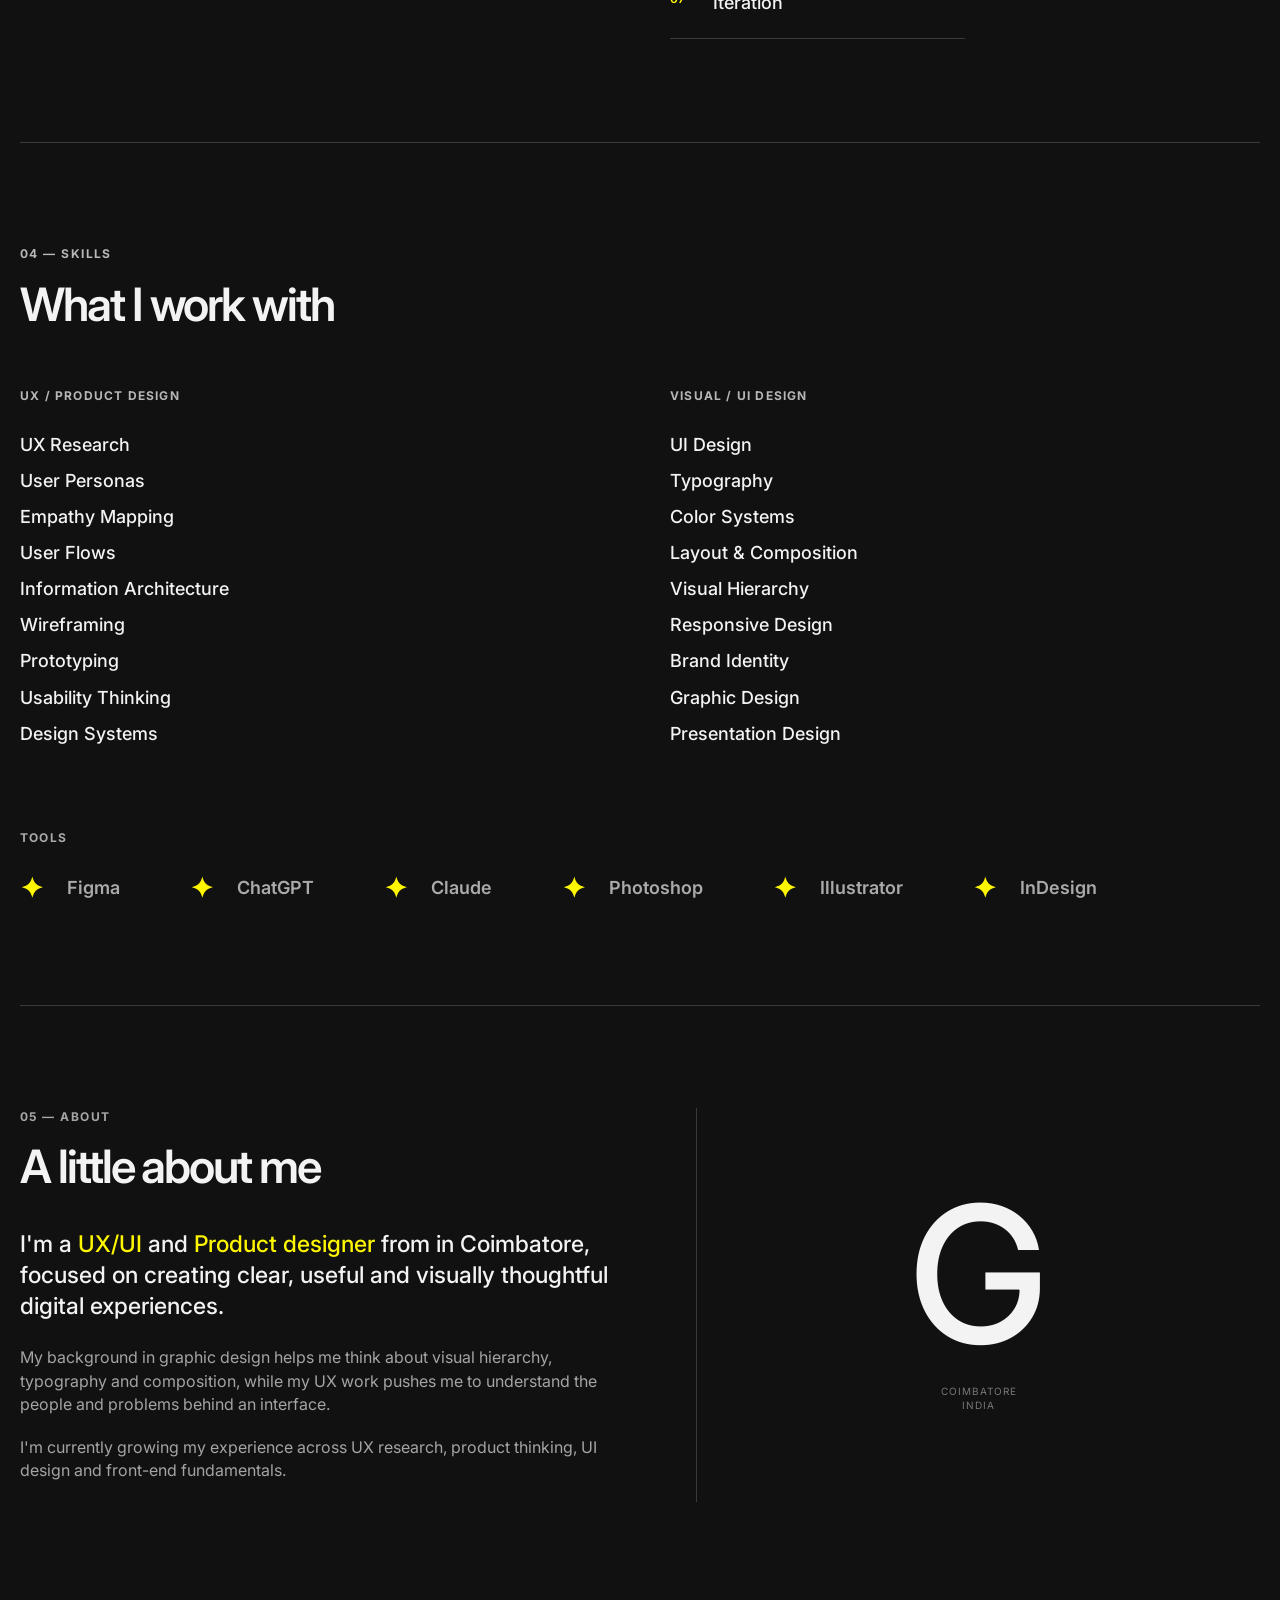
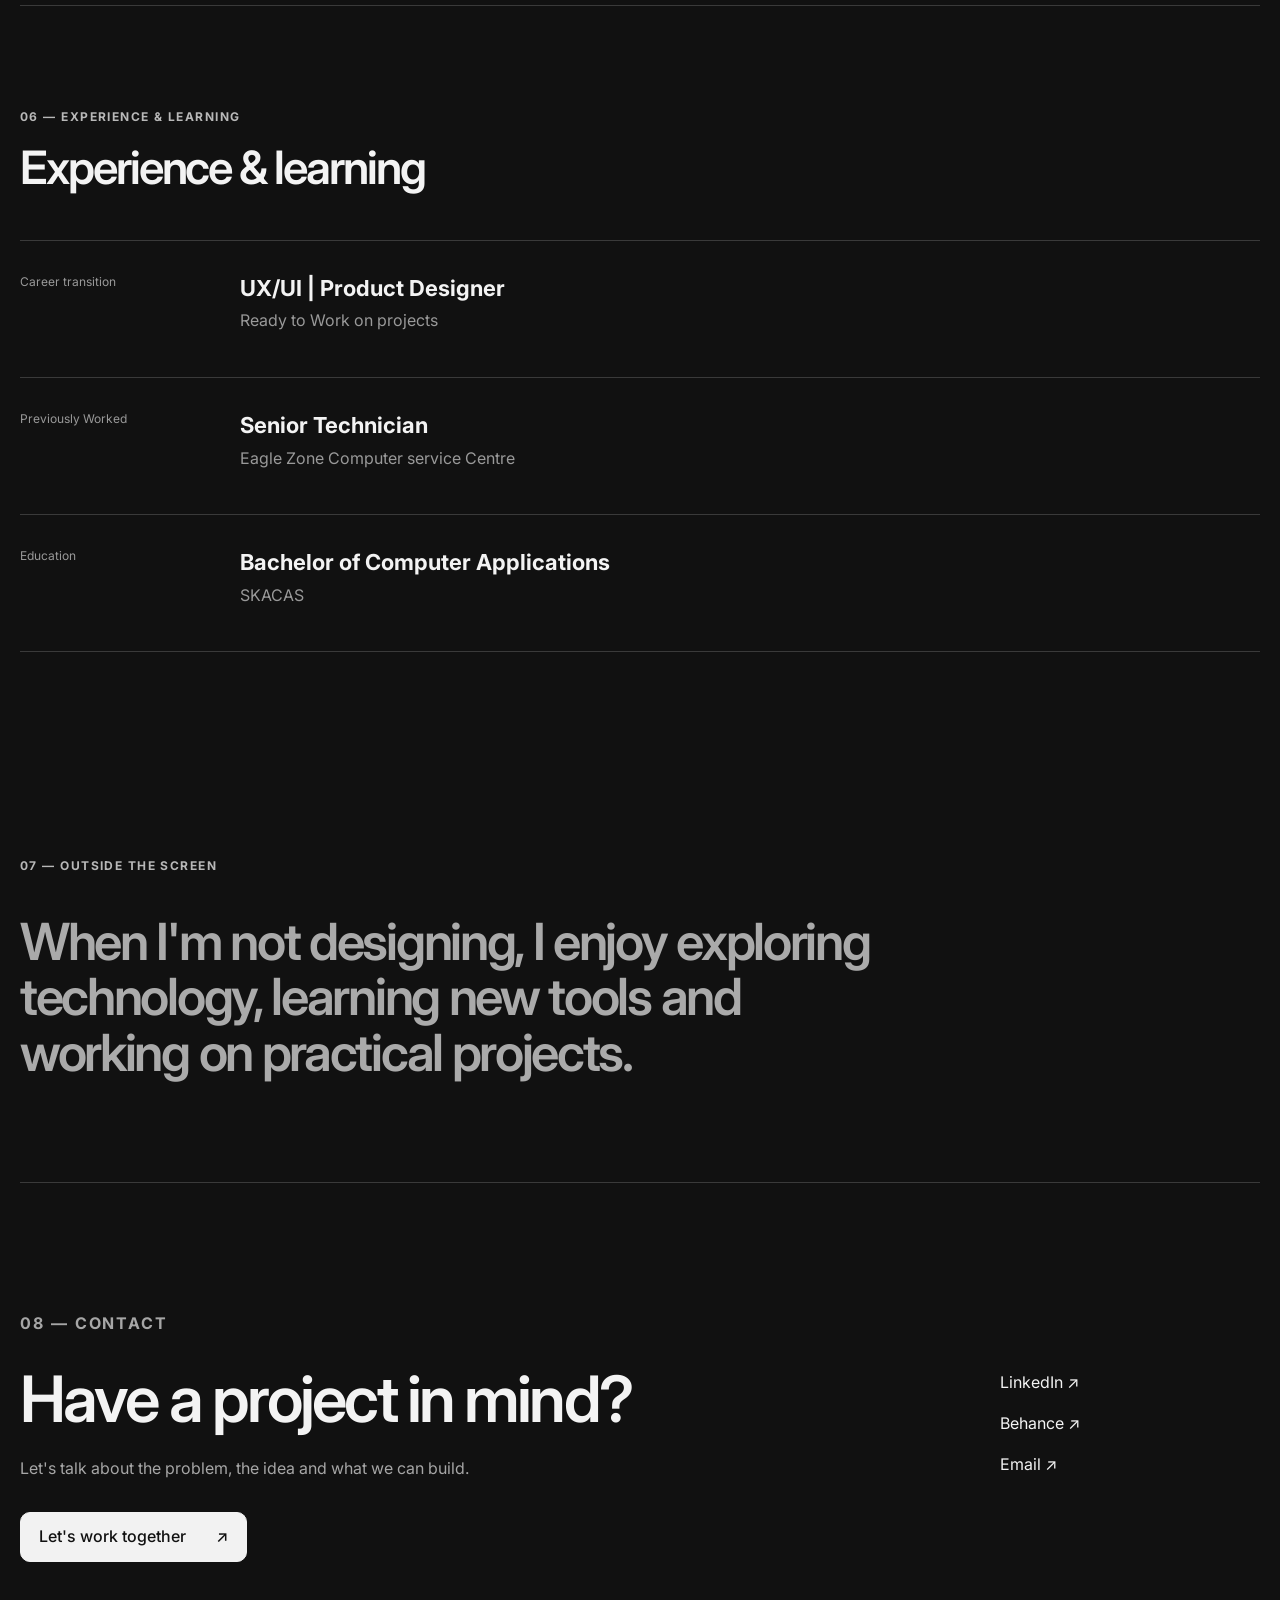
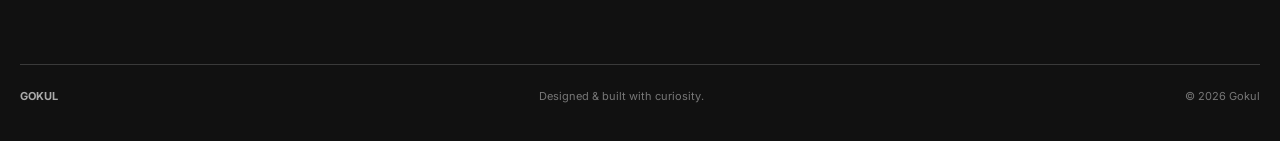
==== commit af296579: "up thumnail" ====
--- a/index.html
+++ b/index.html
@@ -85,8 +85,8 @@
     </div>
     <div class="project-body">
       <div class="tags"><span>2026</span><span>Web App</span></div>
-      <h3>web design for service Centre</h3>
-      <p>A trainer dashboard to manage sessions, clients and earnings through a simple and focused workflow.</p>
+      <h3>web design for service Centre(CURRENTLY WORKING ON IT)</h3>
+      <p></p>
       <div class="skills-line">
         <span>UX Research</span><span>UX Design</span><span>UI Design</span>
       </div>
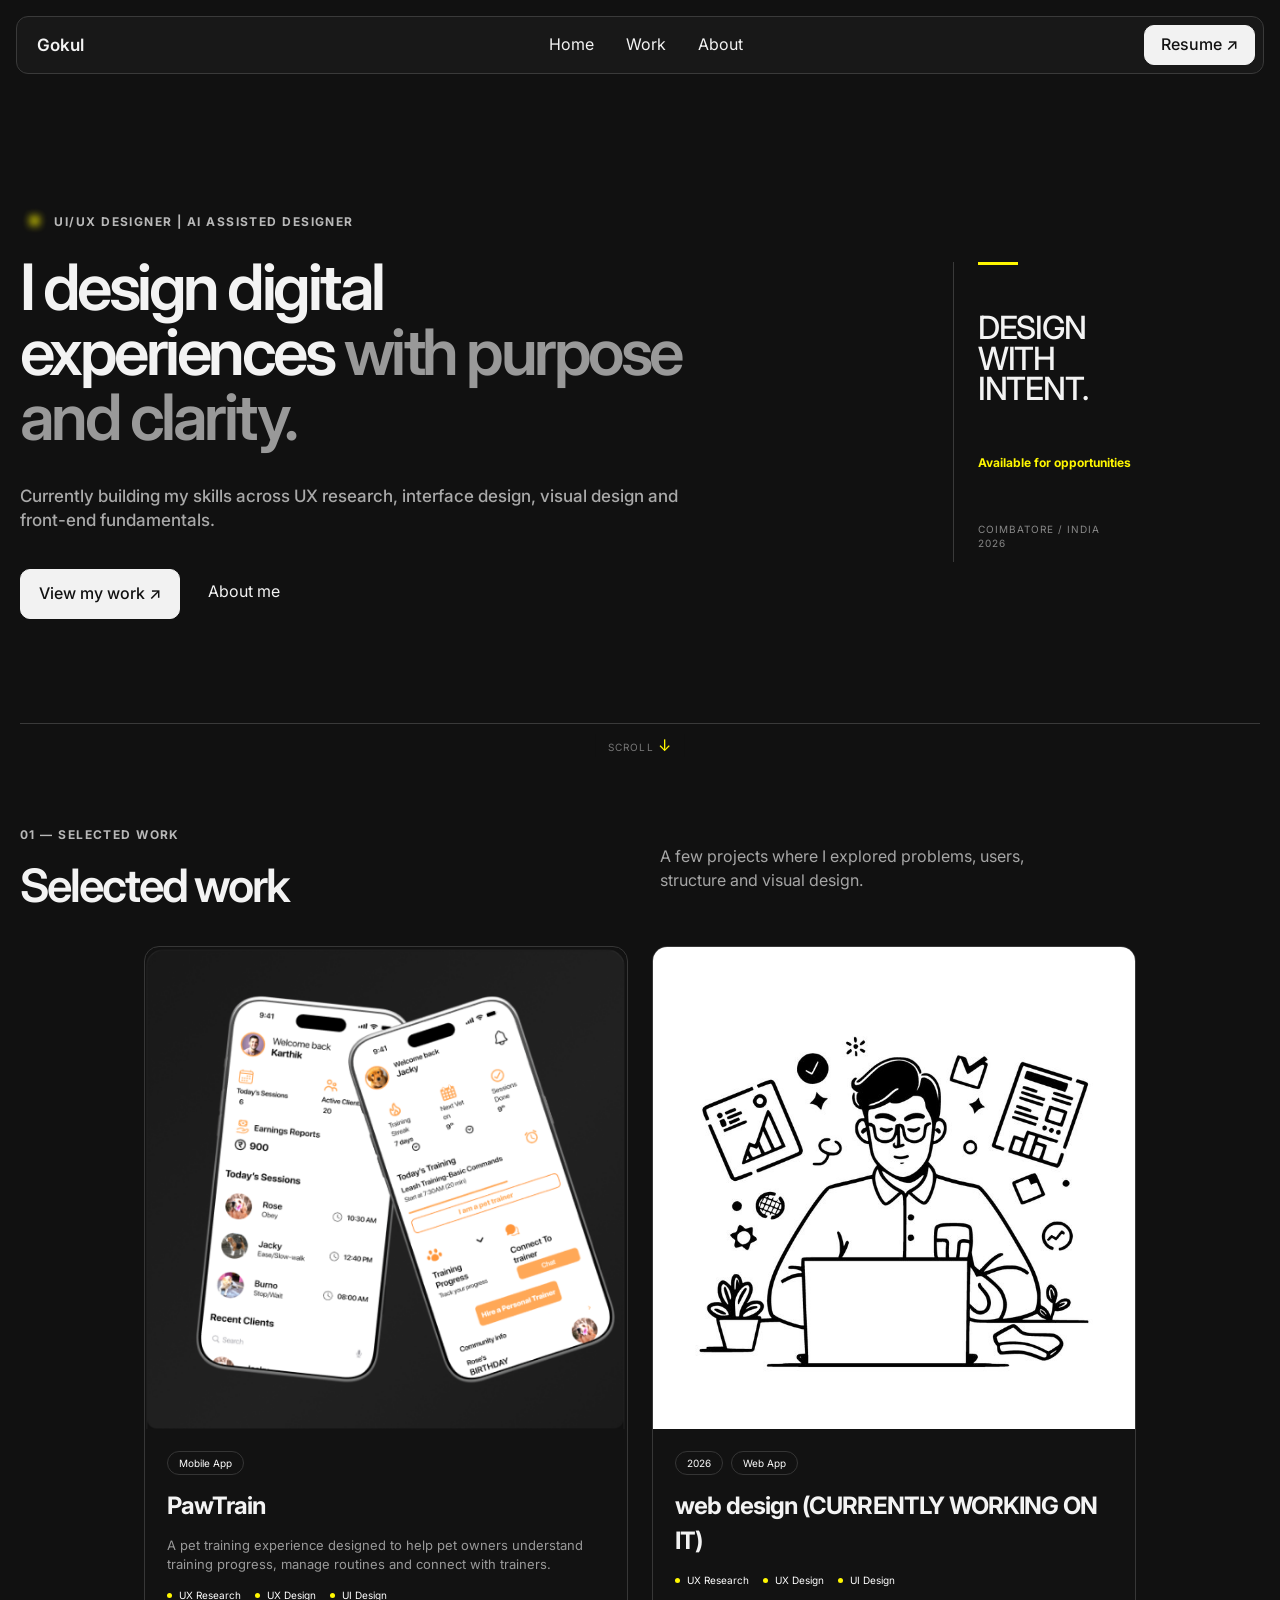
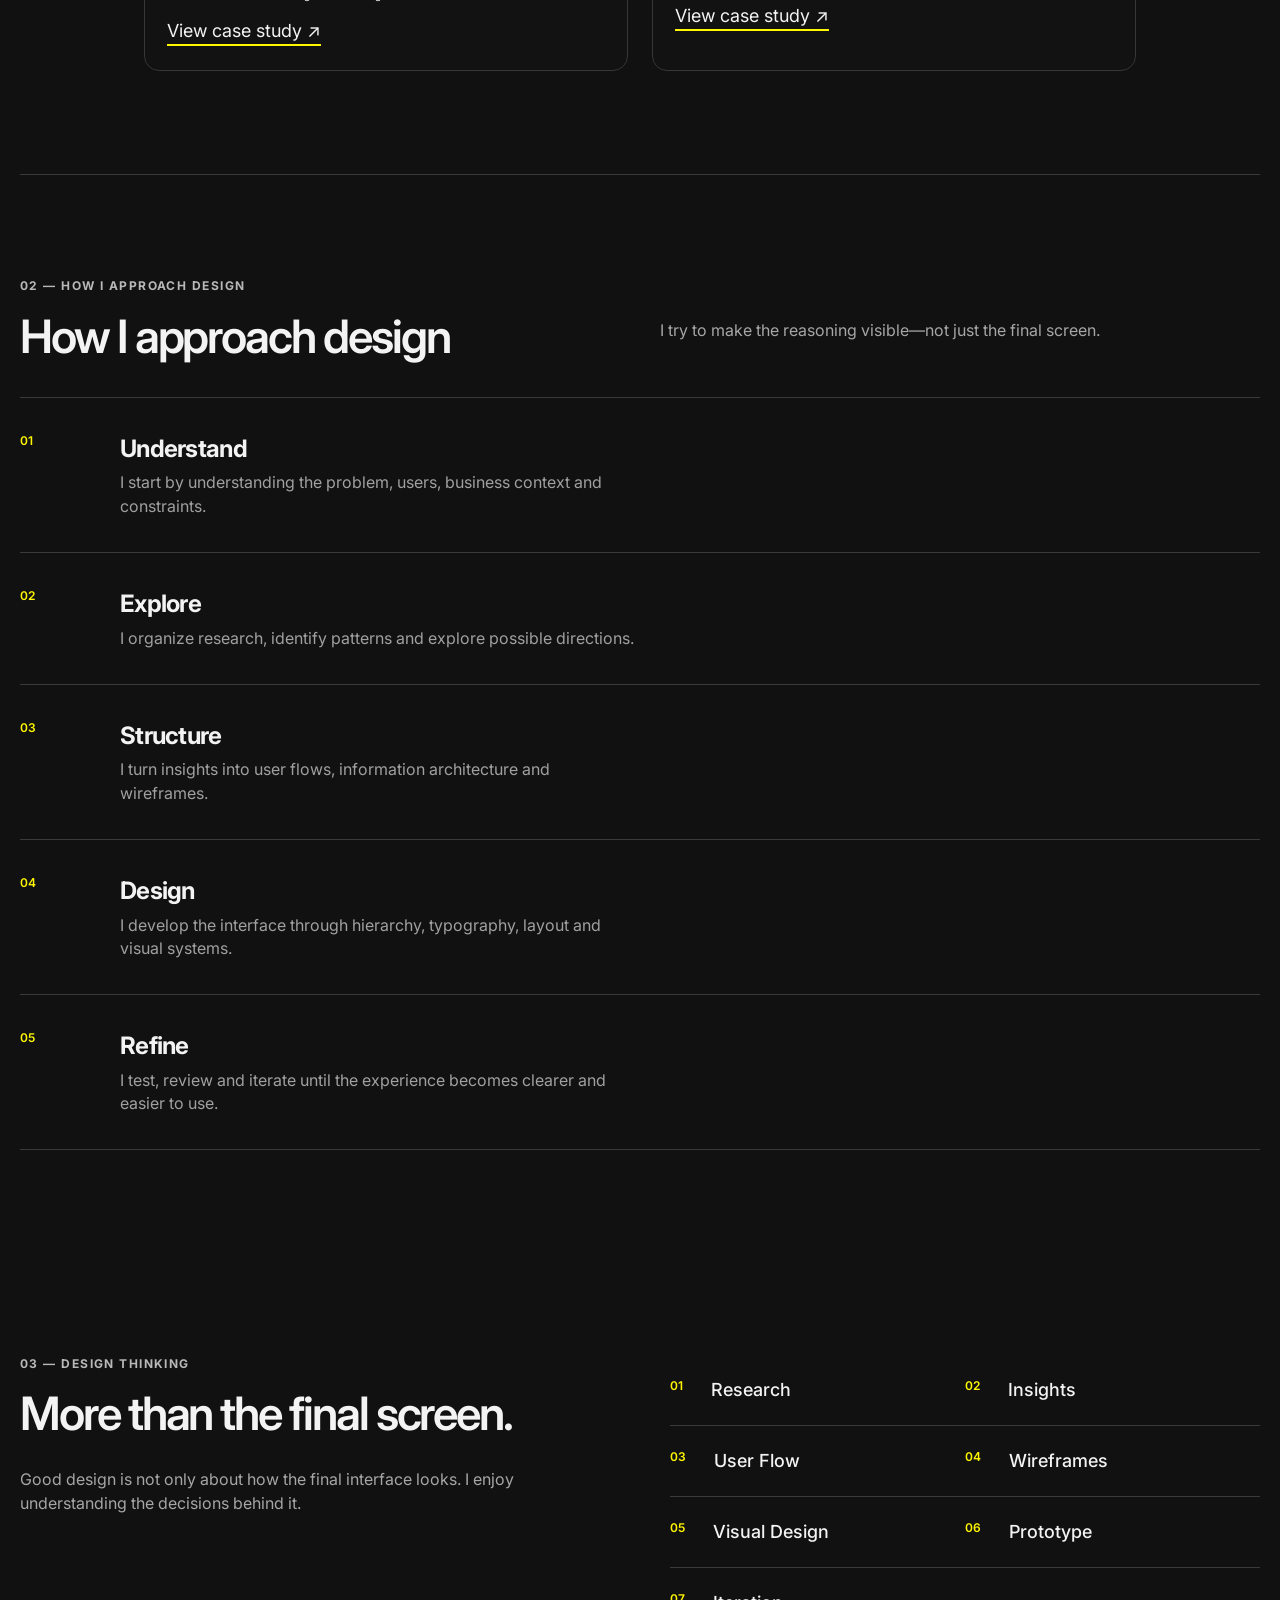
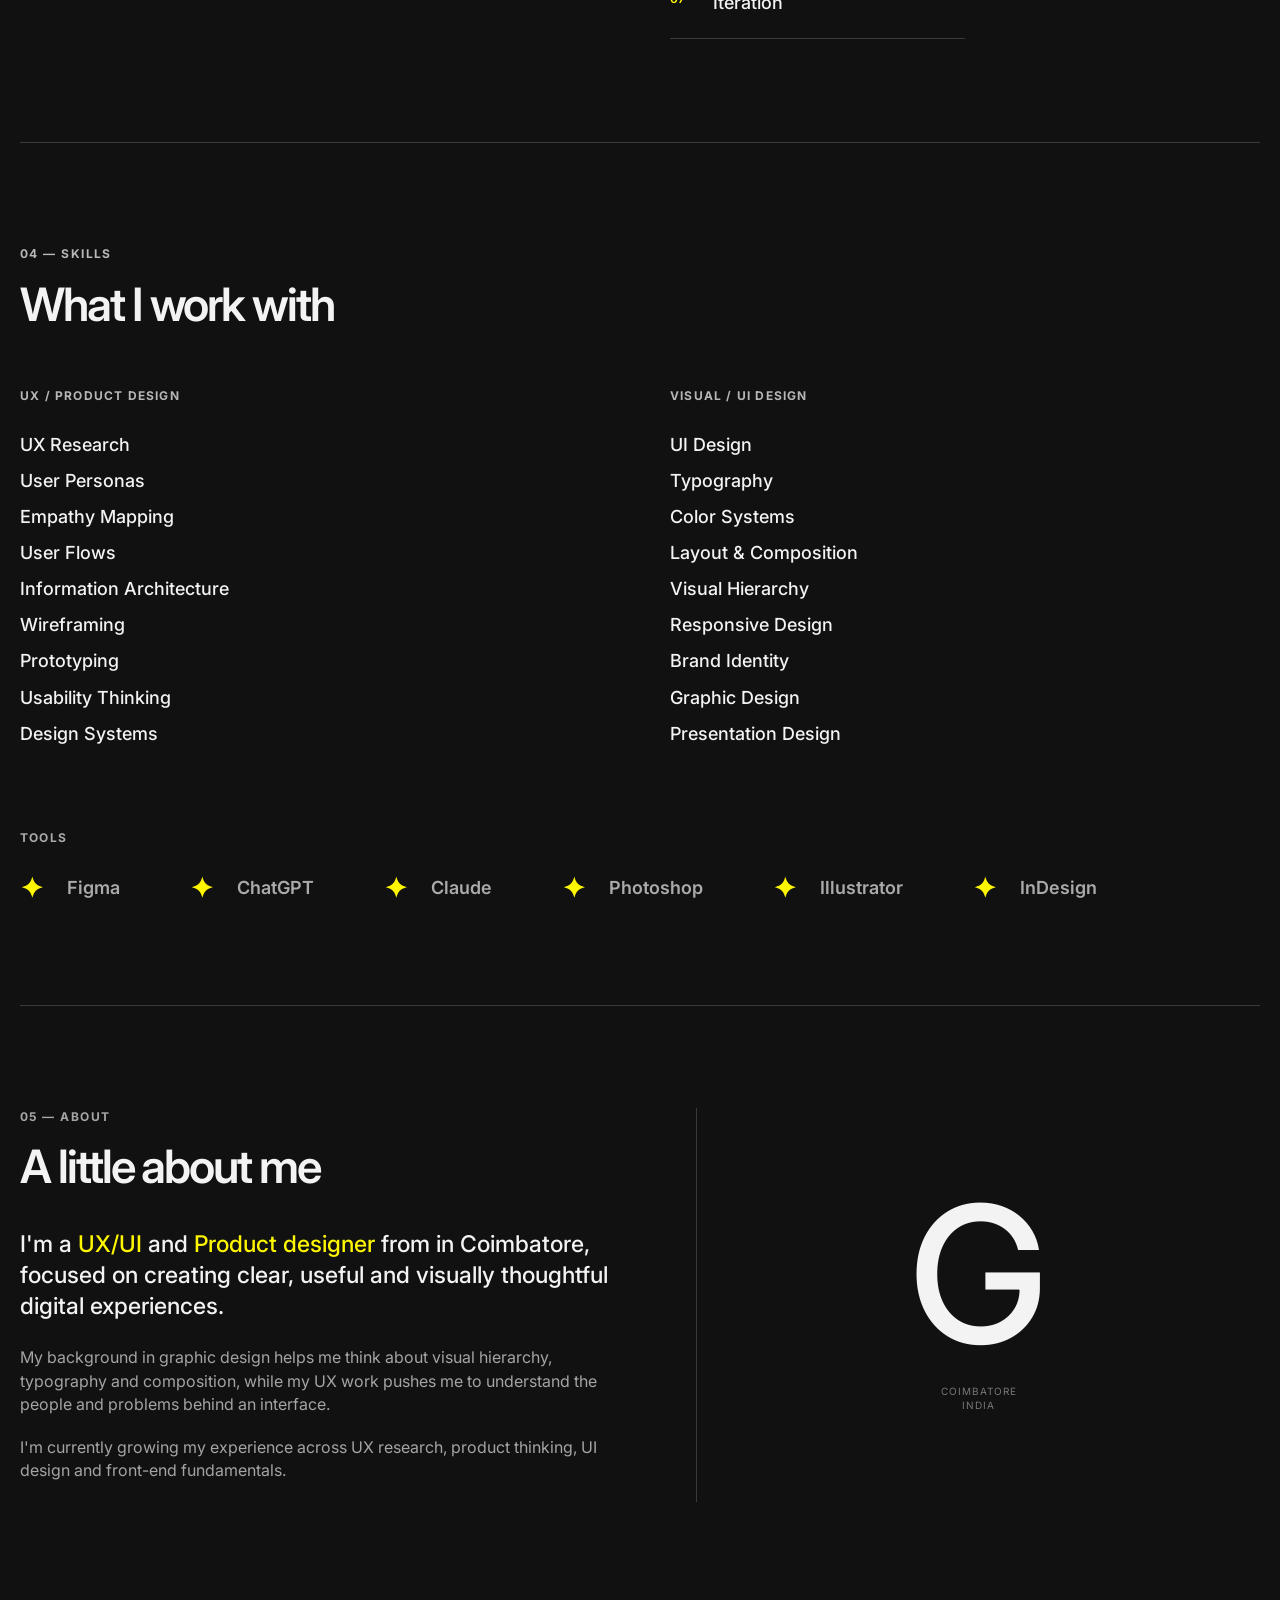
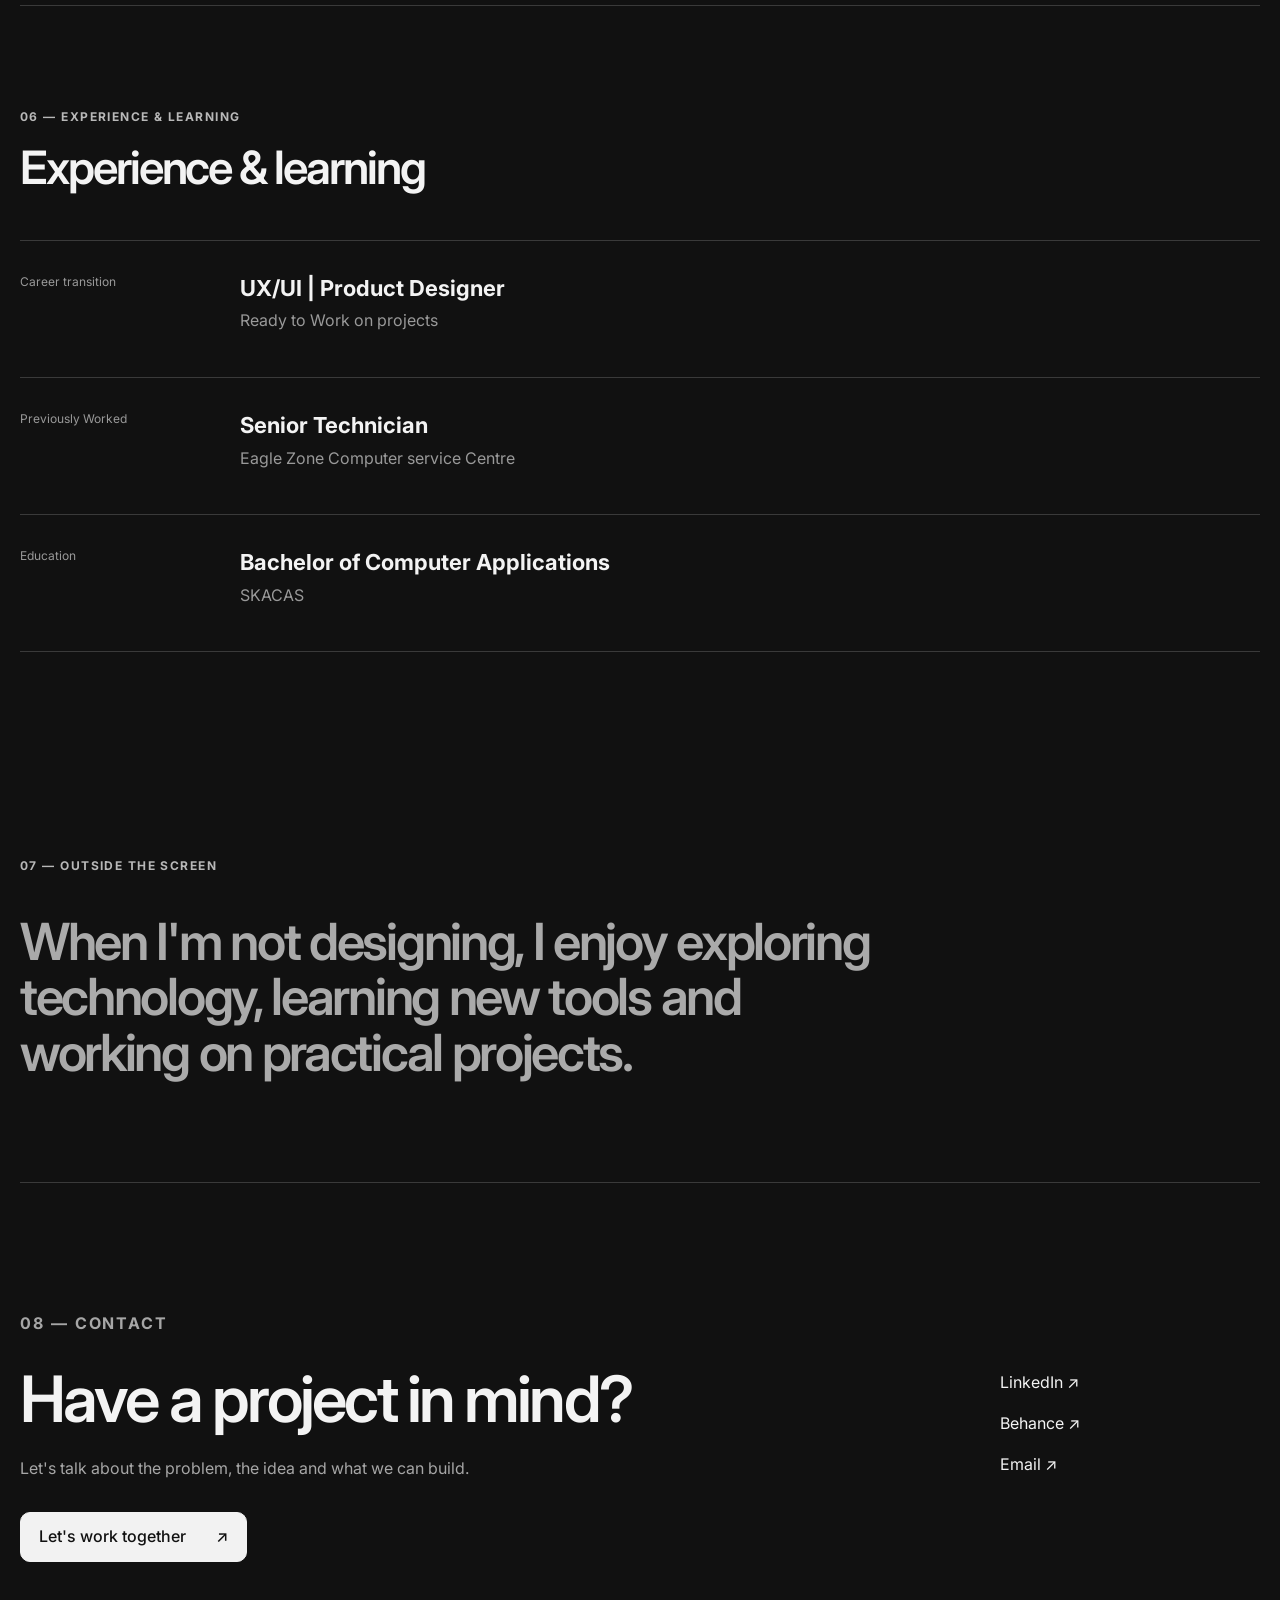
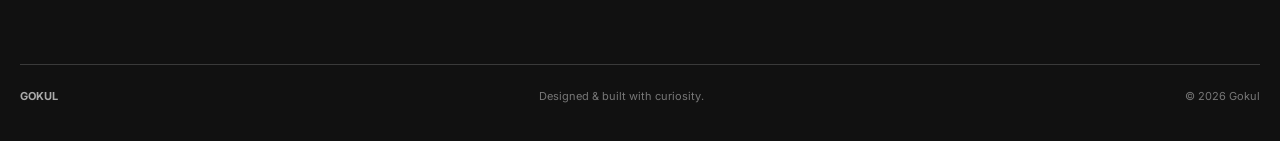
==== commit 4073d656: "Project" ====
--- a/index.html
+++ b/index.html
@@ -20,7 +20,7 @@
     </nav>
     <a
   class="button button-small"
-  href="Resume/Gokul Resume.pdf"
+  href="Resume/Gokul_B_Resume.pdf"
   download="Gokul-Resume.pdf"
   aria-label="Download resume"
 >
@@ -85,7 +85,7 @@
     </div>
     <div class="project-body">
       <div class="tags"><span>2026</span><span>Web App</span></div>
-      <h3>web design for service Centre(CURRENTLY WORKING ON IT)</h3>
+      <h3>web design (CURRENTLY WORKING ON IT)</h3>
       <p></p>
       <div class="skills-line">
         <span>UX Research</span><span>UX Design</span><span>UI Design</span>
